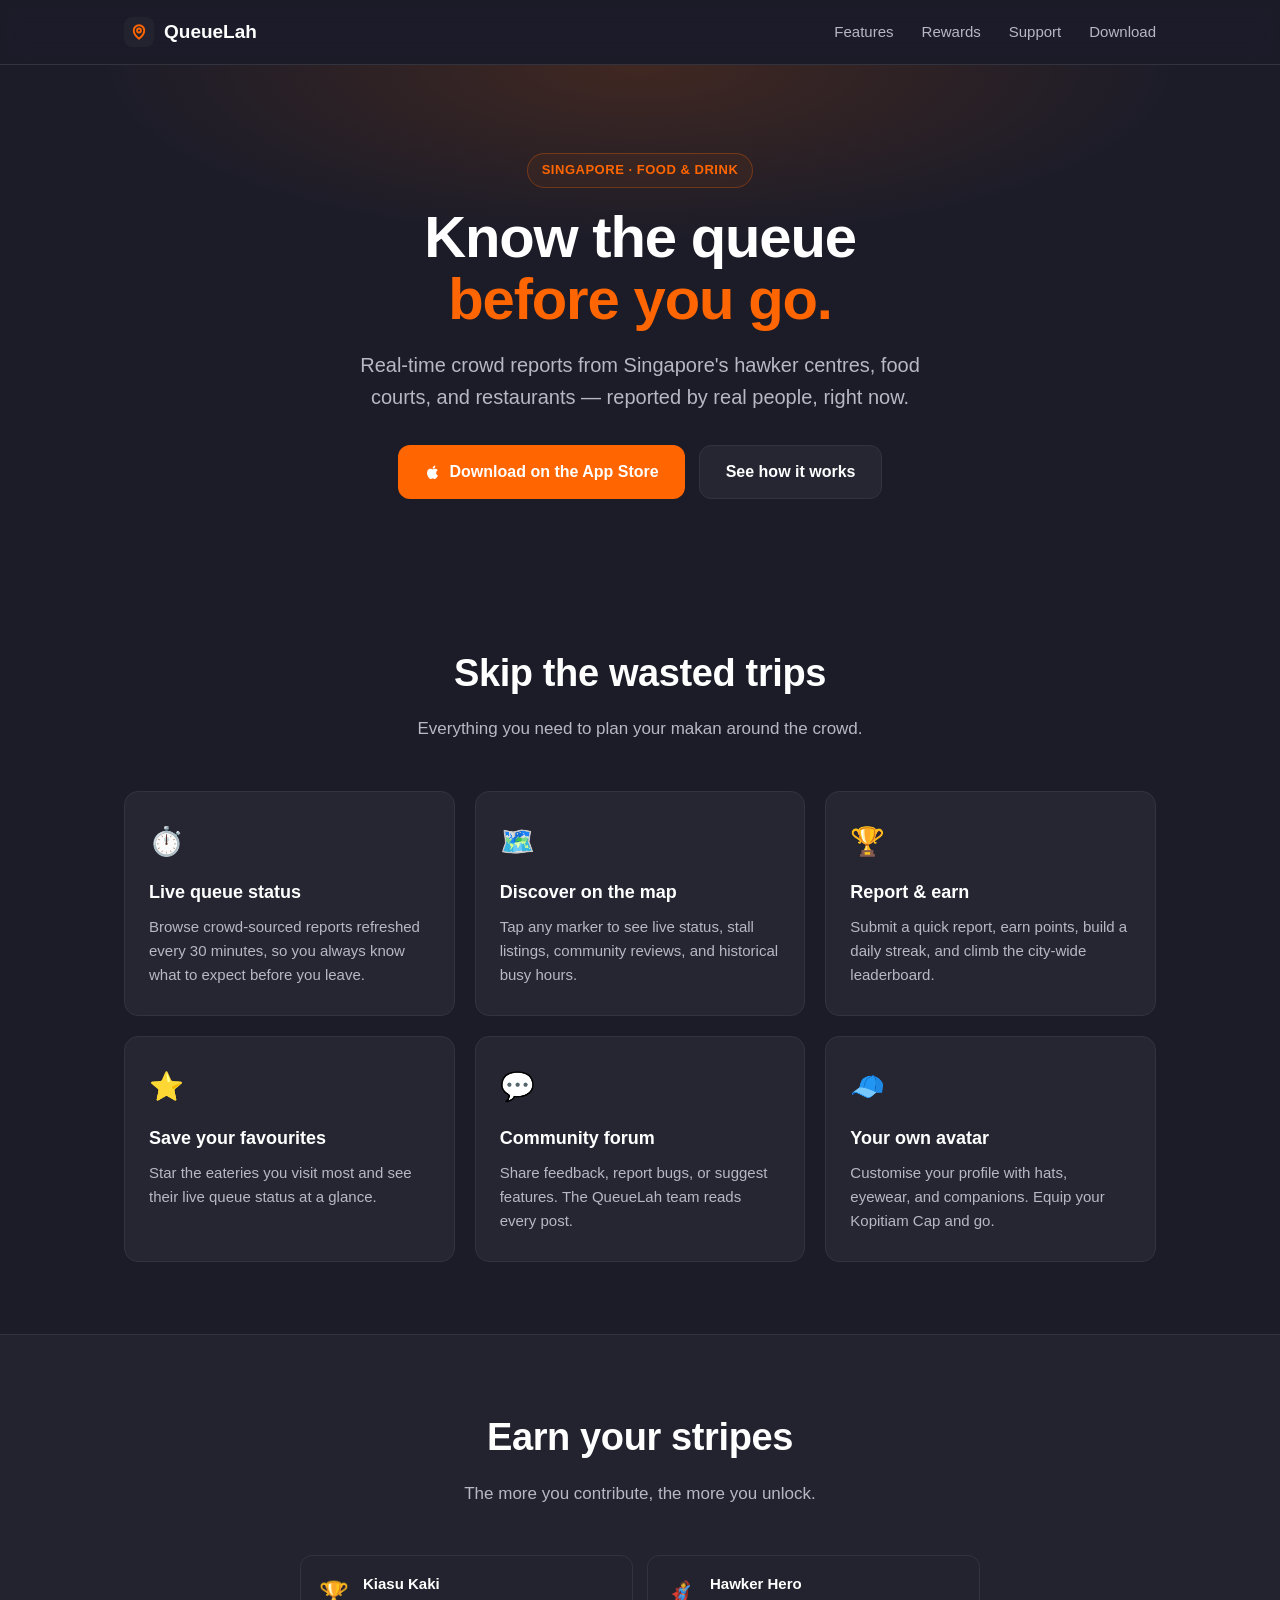
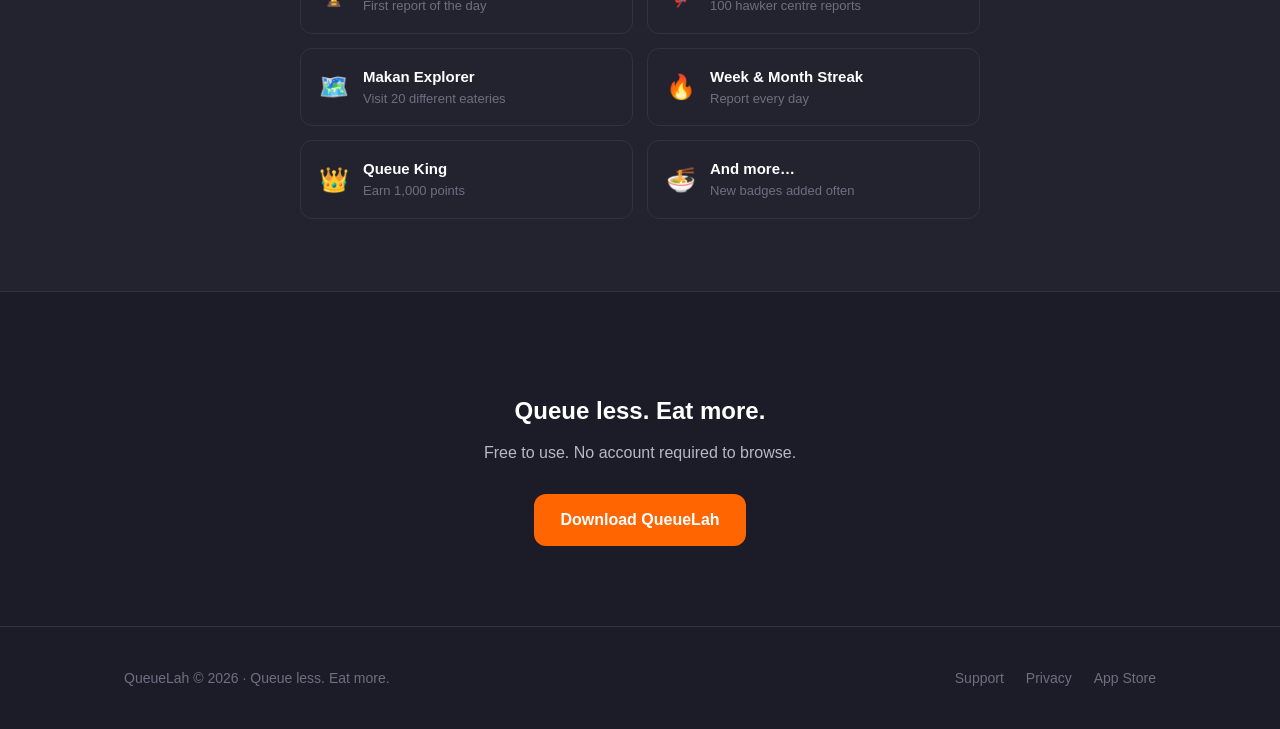
==== index.html @ 3cbc5ceb "Launch full QueueLah website" ====
<!DOCTYPE html>
<html lang="en">
<head>
  <meta charset="UTF-8" />
  <meta name="viewport" content="width=device-width, initial-scale=1.0" />
  <title>QueueLah — Know the queue before you go</title>
  <meta name="description" content="Real-time crowd reports from Singapore's hawker centres, food courts, and restaurants. Check live queue lengths before you leave — powered by the community." />
  <meta property="og:title" content="QueueLah — Know the queue before you go" />
  <meta property="og:description" content="Real-time queue reports for Singapore's hawker centres. Queue less. Eat more." />
  <meta property="og:type" content="website" />
  <link rel="stylesheet" href="styles.css" />
</head>
<body>

  <nav class="nav">
    <div class="wrap nav-inner">
      <a class="brand" href="/">
        <span class="brand-mark">
          <svg width="18" height="18" viewBox="0 0 24 24" fill="none" stroke="#FF6500" stroke-width="2.5" stroke-linecap="round" stroke-linejoin="round">
            <path d="M12 21s-7-5.4-7-11a7 7 0 0 1 14 0c0 5.6-7 11-7 11z"/><circle cx="12" cy="10" r="2.6"/>
          </svg>
        </span>
        QueueLah
      </a>
      <div class="nav-links">
        <a href="#features">Features</a>
        <a href="#badges">Rewards</a>
        <a href="support.html">Support</a>
        <a href="https://apps.apple.com/sg/app/id6775145002">Download</a>
      </div>
    </div>
  </nav>

  <header class="hero">
    <div class="wrap">
      <span class="eyebrow reveal">Singapore · Food &amp; Drink</span>
      <h1 class="reveal">Know the queue<br/><span class="accent">before you go.</span></h1>
      <p class="lede reveal">Real-time crowd reports from Singapore's hawker centres, food courts, and restaurants — reported by real people, right now.</p>
      <div class="hero-cta reveal">
        <a class="btn btn-primary" href="https://apps.apple.com/sg/app/id6775145002">
          <svg width="18" height="18" viewBox="0 0 24 24" fill="currentColor"><path d="M16.4 12.9c0-2.3 1.9-3.4 2-3.5-1.1-1.6-2.8-1.8-3.4-1.8-1.4-.1-2.8.9-3.5.9s-1.8-.8-3-.8c-1.5 0-2.9.9-3.7 2.3-1.6 2.7-.4 6.8 1.1 9 .7 1.1 1.6 2.3 2.8 2.2 1.1 0 1.5-.7 2.9-.7s1.7.7 2.9.7 2-1.1 2.7-2.1c.9-1.2 1.2-2.4 1.2-2.5 0 0-2.3-.9-2.3-3.6zM14.2 6.2c.6-.8 1-1.8.9-2.9-.9 0-2 .6-2.6 1.4-.6.7-1.1 1.7-.9 2.7 1 .1 2-.5 2.6-1.2z"/></svg>
          Download on the App Store
        </a>
        <a class="btn btn-ghost" href="#features">See how it works</a>
      </div>
    </div>
  </header>

  <section class="section" id="features">
    <div class="wrap">
      <h2>Skip the wasted trips</h2>
      <p class="sub">Everything you need to plan your makan around the crowd.</p>
      <div class="grid">
        <div class="card reveal">
          <div class="ico">⏱️</div>
          <h3>Live queue status</h3>
          <p>Browse crowd-sourced reports refreshed every 30 minutes, so you always know what to expect before you leave.</p>
        </div>
        <div class="card reveal">
          <div class="ico">🗺️</div>
          <h3>Discover on the map</h3>
          <p>Tap any marker to see live status, stall listings, community reviews, and historical busy hours.</p>
        </div>
        <div class="card reveal">
          <div class="ico">🏆</div>
          <h3>Report &amp; earn</h3>
          <p>Submit a quick report, earn points, build a daily streak, and climb the city-wide leaderboard.</p>
        </div>
        <div class="card reveal">
          <div class="ico">⭐</div>
          <h3>Save your favourites</h3>
          <p>Star the eateries you visit most and see their live queue status at a glance.</p>
        </div>
        <div class="card reveal">
          <div class="ico">💬</div>
          <h3>Community forum</h3>
          <p>Share feedback, report bugs, or suggest features. The QueueLah team reads every post.</p>
        </div>
        <div class="card reveal">
          <div class="ico">🧢</div>
          <h3>Your own avatar</h3>
          <p>Customise your profile with hats, eyewear, and companions. Equip your Kopitiam Cap and go.</p>
        </div>
      </div>
    </div>
  </section>

  <section class="section" id="badges" style="background:var(--bg-soft);border-top:1px solid var(--border);border-bottom:1px solid var(--border);">
    <div class="wrap">
      <h2>Earn your stripes</h2>
      <p class="sub">The more you contribute, the more you unlock.</p>
      <div class="badges">
        <div class="badge-row reveal"><span class="b-ico">🏆</span><div><div class="b-name">Kiasu Kaki</div><div class="b-desc">First report of the day</div></div></div>
        <div class="badge-row reveal"><span class="b-ico">🦸</span><div><div class="b-name">Hawker Hero</div><div class="b-desc">100 hawker centre reports</div></div></div>
        <div class="badge-row reveal"><span class="b-ico">🗺️</span><div><div class="b-name">Makan Explorer</div><div class="b-desc">Visit 20 different eateries</div></div></div>
        <div class="badge-row reveal"><span class="b-ico">🔥</span><div><div class="b-name">Week &amp; Month Streak</div><div class="b-desc">Report every day</div></div></div>
        <div class="badge-row reveal"><span class="b-ico">👑</span><div><div class="b-name">Queue King</div><div class="b-desc">Earn 1,000 points</div></div></div>
        <div class="badge-row reveal"><span class="b-ico">🍜</span><div><div class="b-name">And more…</div><div class="b-desc">New badges added often</div></div></div>
      </div>
    </div>
  </section>

  <section class="cta-band">
    <div class="wrap">
      <h2>Queue less. Eat more.</h2>
      <p>Free to use. No account required to browse.</p>
      <a class="btn btn-primary" href="https://apps.apple.com/sg/app/id6775145002">Download QueueLah</a>
    </div>
  </section>

  <footer class="footer">
    <div class="wrap footer-inner">
      <div>QueueLah © 2026 · Queue less. Eat more.</div>
      <div class="footer-links">
        <a href="support.html">Support</a>
        <a href="privacy-policy.html">Privacy</a>
        <a href="https://apps.apple.com/sg/app/id6775145002">App Store</a>
      </div>
    </div>
  </footer>

  <script>
    // Staggered reveal on scroll — IntersectionObserver, once only.
    // Falls back to visible if unsupported or reduced-motion.
    const reduce = window.matchMedia('(prefers-reduced-motion: reduce)').matches;
    const els = document.querySelectorAll('.reveal');
    if (reduce || !('IntersectionObserver' in window)) {
      els.forEach(e => e.classList.add('in'));
    } else {
      const io = new IntersectionObserver((entries) => {
        entries.forEach(entry => {
          if (entry.isIntersecting) { entry.target.classList.add('in'); io.unobserve(entry.target); }
        });
      }, { threshold: 0.12, rootMargin: '-40px' });
      els.forEach(e => io.observe(e));
    }
  </script>

</body>
</html>
---- styles.css ----
/* ──────────────────────────────────────────────────────────────
   QueueLah — Design System
   Dark identity (#1C1C28) + orange accent (#FF6500)
   Motion principles: custom ease-out curves, transform/opacity only,
   press feedback, staggered reveals, reduced-motion aware.
   ────────────────────────────────────────────────────────────── */

:root {
  /* Palette */
  --bg:        #1C1C28;
  --bg-soft:   #23232F;
  --bg-card:   #262633;
  --border:    #33333F;
  --accent:    #FF6500;
  --accent-dim:#FF7E2E;
  --text:      #FFFFFF;
  --text-soft: #B8B8C4;
  --text-mute: #6E6E80;
  --text-faint:#4A4A5A;

  /* Motion — strong custom curves (CSS defaults are too weak) */
  --ease-out:    cubic-bezier(0.23, 1, 0.32, 1);
  --ease-in-out: cubic-bezier(0.77, 0, 0.175, 1);

  --radius: 14px;
  --maxw: 1080px;
  --font: -apple-system, BlinkMacSystemFont, 'Segoe UI', Roboto, Helvetica, Arial, sans-serif;
}

* { box-sizing: border-box; }

html { scroll-behavior: smooth; }

body {
  margin: 0;
  font-family: var(--font);
  background: var(--bg);
  color: var(--text);
  line-height: 1.6;
  -webkit-font-smoothing: antialiased;
  text-rendering: optimizeLegibility;
}

a { color: var(--accent); text-decoration: none; }
a:hover { color: var(--accent-dim); }

.wrap { max-width: var(--maxw); margin: 0 auto; padding: 0 24px; }

/* ── Navigation ─────────────────────────────────────────────── */
.nav {
  position: sticky;
  top: 0;
  z-index: 50;
  background: rgba(28, 28, 40, 0.78);
  backdrop-filter: saturate(160%) blur(12px);
  border-bottom: 1px solid var(--border);
}
.nav-inner {
  display: flex;
  align-items: center;
  justify-content: space-between;
  height: 64px;
}
.brand { display: flex; align-items: center; gap: 10px; font-weight: 700; font-size: 19px; color: var(--text); }
.brand-mark {
  width: 30px; height: 30px; border-radius: 8px;
  background: var(--bg-soft);
  display: grid; place-items: center;
}
.nav-links { display: flex; gap: 28px; align-items: center; }
.nav-links a { color: var(--text-soft); font-size: 15px; transition: color 160ms var(--ease-out); }
.nav-links a:hover { color: var(--text); }

/* ── Buttons ────────────────────────────────────────────────── */
.btn {
  display: inline-flex; align-items: center; gap: 8px;
  font-family: var(--font); font-size: 16px; font-weight: 600;
  padding: 13px 26px; border-radius: 12px; border: none; cursor: pointer;
  transition: transform 160ms var(--ease-out), background 160ms var(--ease-out);
}
.btn:active { transform: scale(0.97); }
.btn-primary { background: var(--accent); color: #fff; }
.btn-primary:hover { background: var(--accent-dim); color: #fff; }
.btn-ghost { background: var(--bg-card); color: var(--text); border: 1px solid var(--border); }
.btn-ghost:hover { background: var(--bg-soft); color: var(--text); }

/* ── Hero ───────────────────────────────────────────────────── */
.hero { padding: 88px 0 72px; text-align: center; position: relative; overflow: hidden; }
.hero::before {
  content: ""; position: absolute; inset: 0;
  background: radial-gradient(ellipse 60% 50% at 50% 0%, rgba(255,101,0,0.16), transparent 70%);
  pointer-events: none;
}
.eyebrow {
  display: inline-block; font-size: 13px; font-weight: 600; letter-spacing: 0.04em;
  text-transform: uppercase; color: var(--accent); margin-bottom: 18px;
  padding: 6px 14px; border: 1px solid rgba(255,101,0,0.3); border-radius: 999px;
  background: rgba(255,101,0,0.06);
}
.hero h1 { font-size: clamp(34px, 6vw, 58px); line-height: 1.08; margin: 0 0 18px; font-weight: 800; letter-spacing: -0.02em; }
.hero h1 .accent { color: var(--accent); }
.hero p.lede { font-size: clamp(17px, 2.5vw, 20px); color: var(--text-soft); max-width: 560px; margin: 0 auto 32px; }
.hero-cta { display: flex; gap: 14px; justify-content: center; flex-wrap: wrap; }

/* ── Sections ───────────────────────────────────────────────── */
.section { padding: 72px 0; }
.section h2 { font-size: clamp(26px, 4vw, 38px); text-align: center; margin: 0 0 12px; font-weight: 800; letter-spacing: -0.01em; }
.section .sub { text-align: center; color: var(--text-soft); max-width: 520px; margin: 0 auto 48px; font-size: 17px; }

/* Feature grid */
.grid { display: grid; grid-template-columns: repeat(3, 1fr); gap: 20px; }
.card {
  background: var(--bg-card); border: 1px solid var(--border); border-radius: var(--radius);
  padding: 28px 24px;
  transition: transform 220ms var(--ease-out), border-color 220ms var(--ease-out);
}
.card:hover { transform: translateY(-3px); border-color: rgba(255,101,0,0.35); }
.card .ico { font-size: 28px; margin-bottom: 14px; }
.card h3 { margin: 0 0 8px; font-size: 18px; font-weight: 700; }
.card p { margin: 0; color: var(--text-soft); font-size: 15px; }

/* Badge list */
.badges { display: grid; grid-template-columns: repeat(2, 1fr); gap: 14px; max-width: 680px; margin: 0 auto; }
.badge-row {
  display: flex; align-items: center; gap: 14px;
  background: var(--bg-soft); border: 1px solid var(--border);
  border-radius: 12px; padding: 16px 18px;
}
.badge-row .b-ico { font-size: 24px; }
.badge-row .b-name { font-weight: 700; font-size: 15px; }
.badge-row .b-desc { color: var(--text-mute); font-size: 13px; }

/* CTA band */
.cta-band { text-align: center; padding: 80px 0; }
.cta-band h2 { margin-bottom: 10px; }
.cta-band p { color: var(--text-soft); margin: 0 0 28px; }

/* ── Footer ─────────────────────────────────────────────────── */
.footer { border-top: 1px solid var(--border); padding: 40px 0; color: var(--text-mute); font-size: 14px; }
.footer-inner { display: flex; justify-content: space-between; align-items: center; flex-wrap: wrap; gap: 16px; }
.footer-links { display: flex; gap: 22px; }
.footer-links a { color: var(--text-mute); transition: color 160ms var(--ease-out); }
.footer-links a:hover { color: var(--text); }

/* ── Reveal on enter (staggered) ────────────────────────────── */
.reveal { opacity: 0; transform: translateY(16px); transition: opacity 600ms var(--ease-out), transform 600ms var(--ease-out); }
.reveal.in { opacity: 1; transform: translateY(0); }
.reveal:nth-child(2) { transition-delay: 60ms; }
.reveal:nth-child(3) { transition-delay: 120ms; }
.reveal:nth-child(4) { transition-delay: 180ms; }
.reveal:nth-child(5) { transition-delay: 240ms; }
.reveal:nth-child(6) { transition-delay: 300ms; }

/* ── Article (support / privacy) ────────────────────────────── */
.article { max-width: 760px; margin: 0 auto; padding: 64px 24px; }
.article h1 { font-size: 34px; margin: 0 0 6px; }
.article .updated { color: var(--text-mute); font-size: 14px; margin-bottom: 36px; }
.article h2 { font-size: 20px; margin: 36px 0 10px; }
.article p, .article li { color: var(--text-soft); font-size: 15.5px; }
.article hr { border: none; border-top: 1px solid var(--border); margin: 36px 0; }
.contact-box { background: var(--bg-soft); border: 1px solid var(--border); border-radius: 12px; padding: 22px 24px; margin-top: 24px; }

/* ── Responsive ─────────────────────────────────────────────── */
@media (max-width: 860px) {
  .grid { grid-template-columns: 1fr 1fr; }
  .nav-links { display: none; }
}
@media (max-width: 560px) {
  .grid, .badges { grid-template-columns: 1fr; }
}

/* ── Touch: only show hover transforms on real pointers ─────── */
@media (hover: none) {
  .card:hover { transform: none; }
}

/* ── Respect reduced motion: keep fades, drop movement ──────── */
@media (prefers-reduced-motion: reduce) {
  html { scroll-behavior: auto; }
  .reveal { transform: none; transition: opacity 300ms ease; }
  .card:hover, .btn:active { transform: none; }
  * { transition-duration: 0.01ms !important; animation-duration: 0.01ms !important; }
}
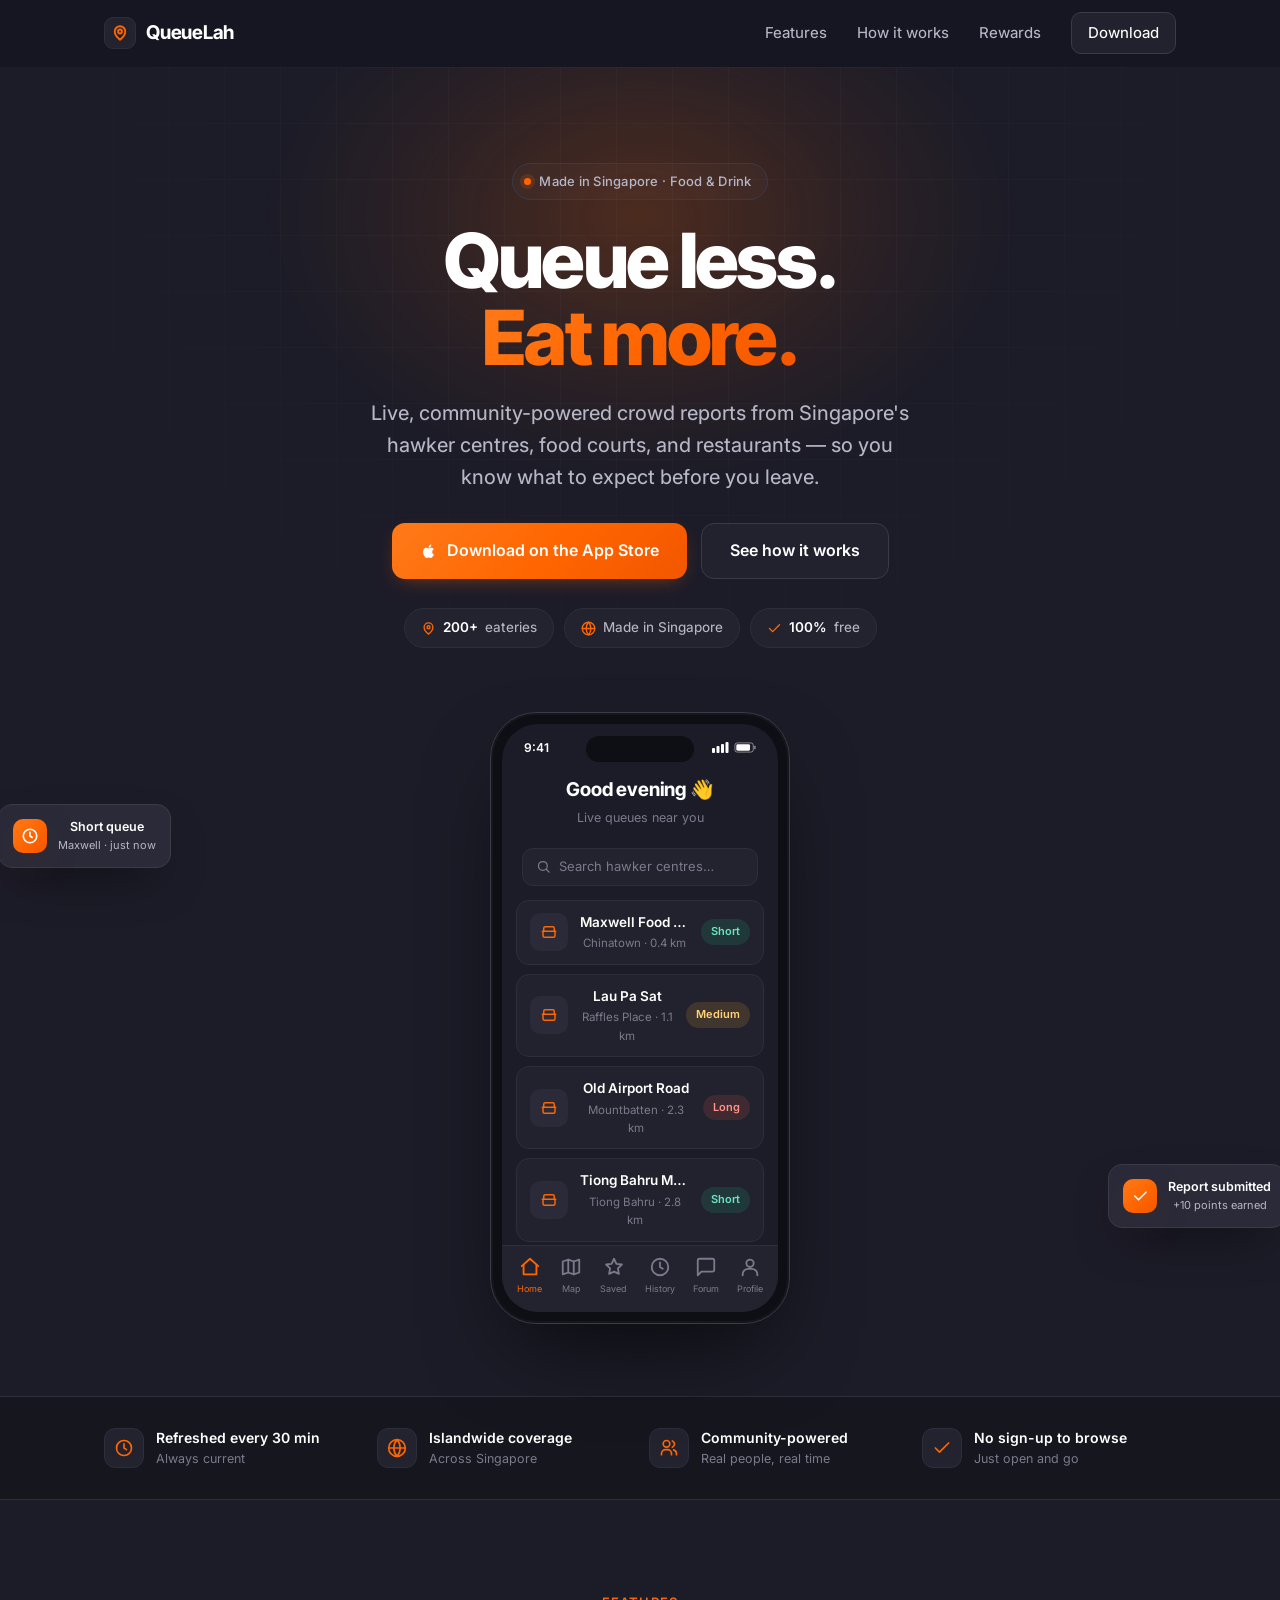
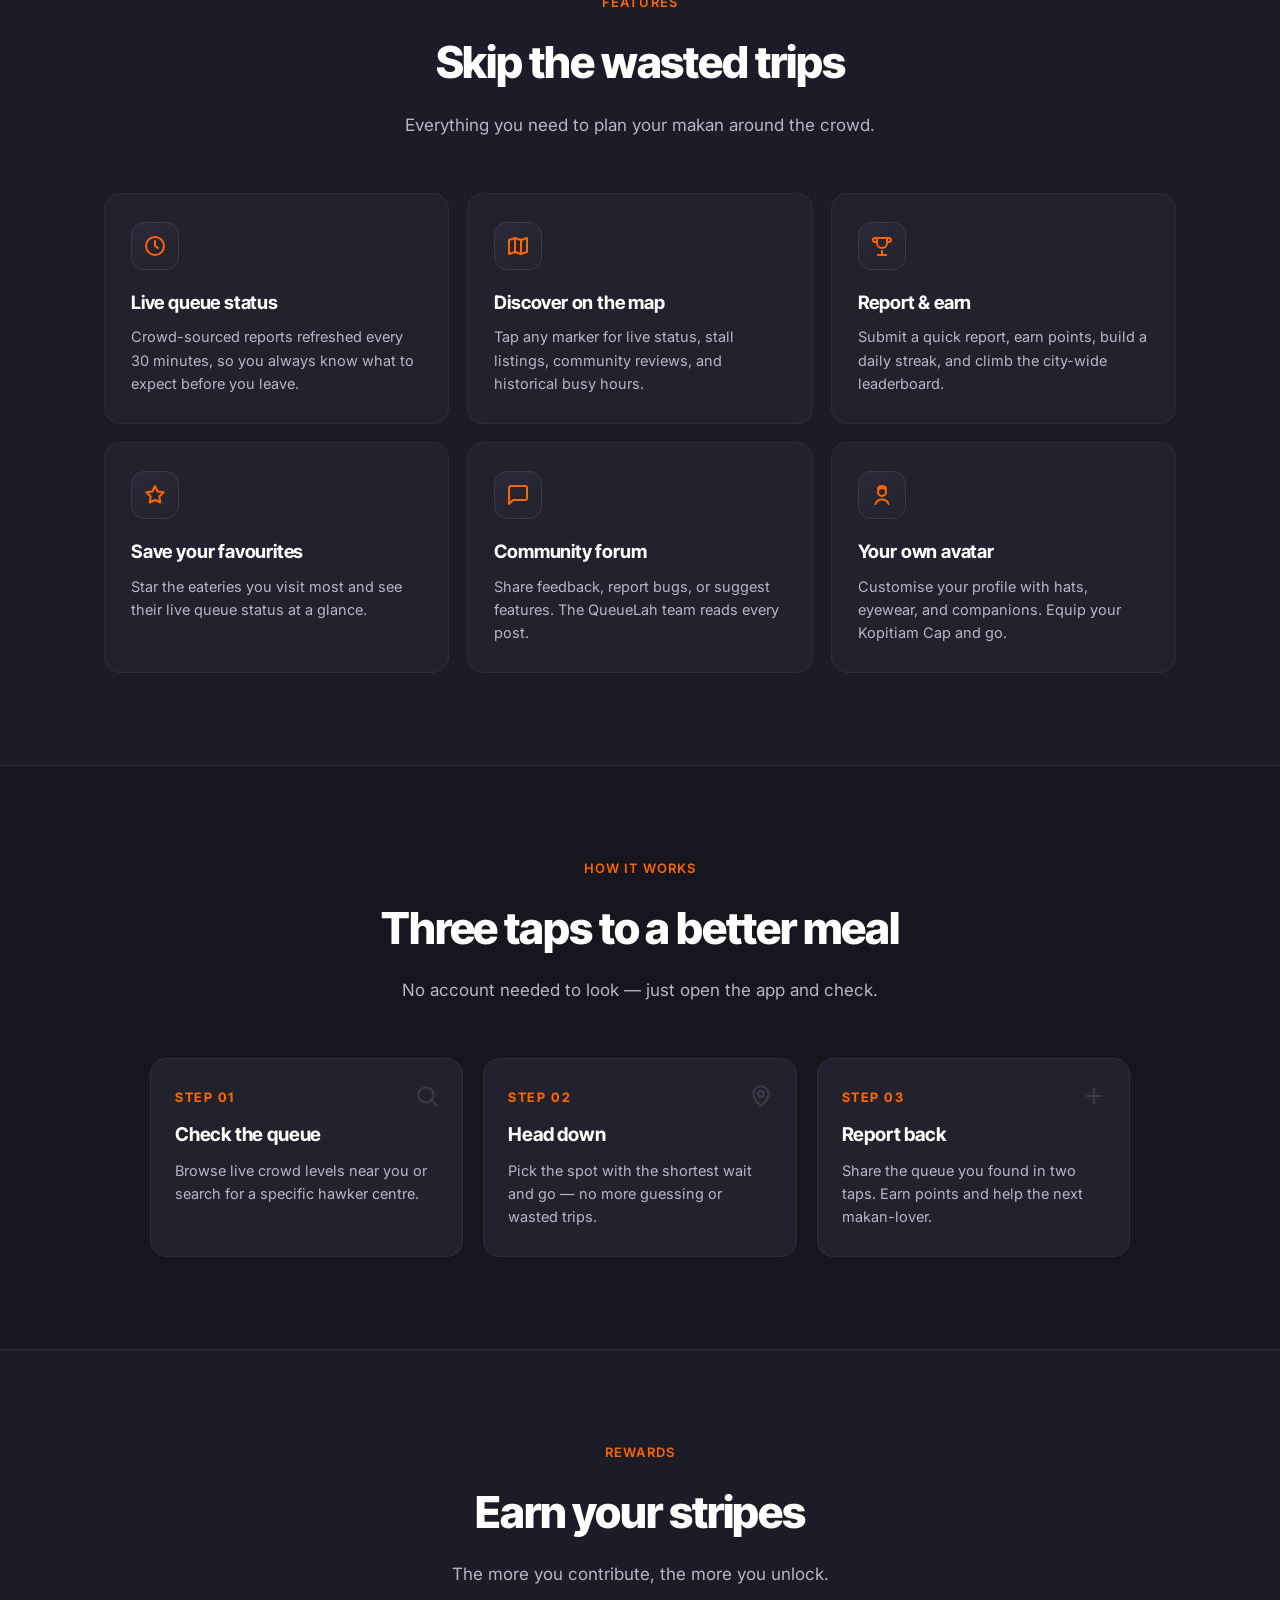
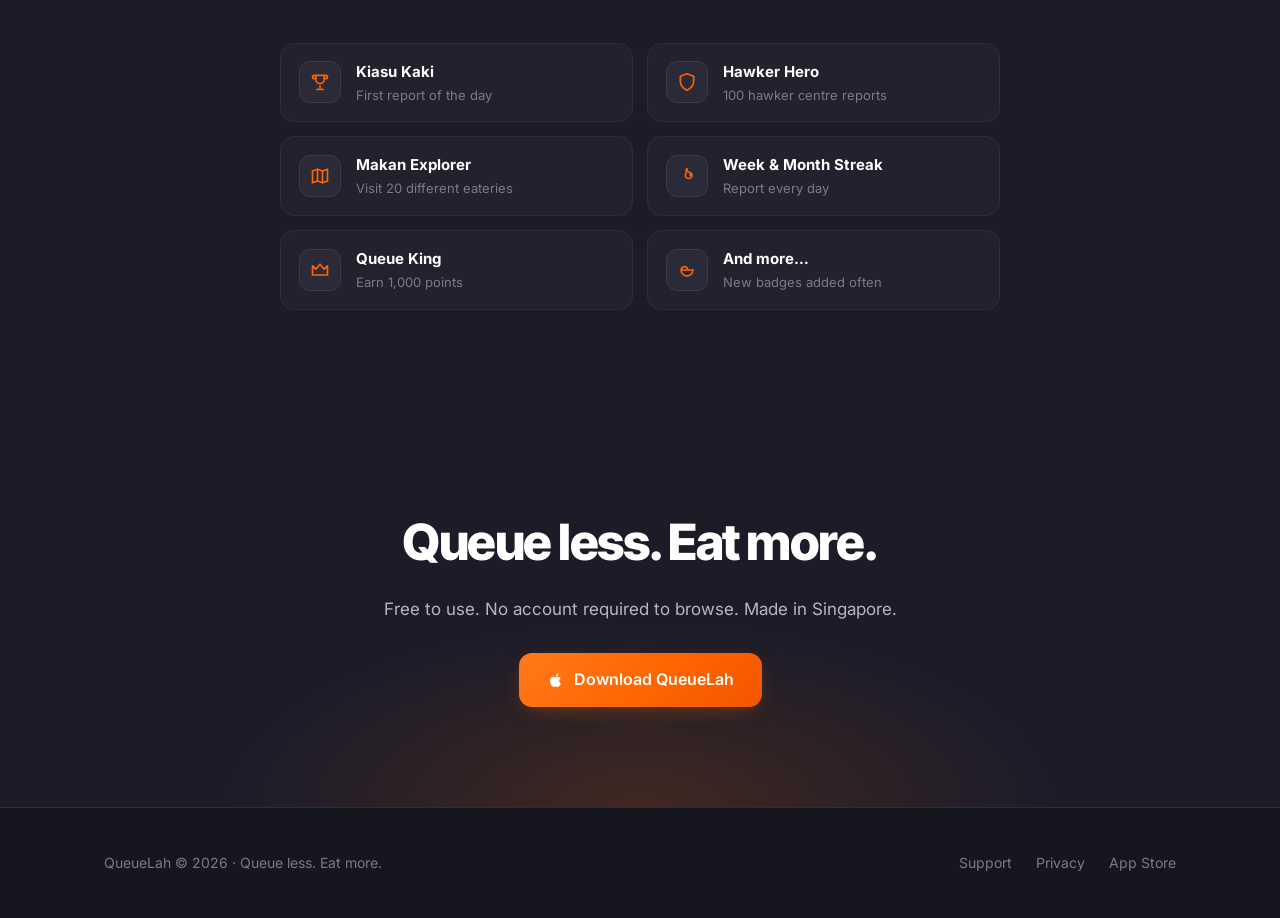
==== commit 14ae451d: "Redesign landing page — v2 Bold Energy" ====
--- a/index.html
+++ b/index.html
@@ -3,16 +3,21 @@
 <head>
   <meta charset="UTF-8" />
   <meta name="viewport" content="width=device-width, initial-scale=1.0" />
-  <title>QueueLah — Know the queue before you go</title>
-  <meta name="description" content="Real-time crowd reports from Singapore's hawker centres, food courts, and restaurants. Check live queue lengths before you leave — powered by the community." />
-  <meta property="og:title" content="QueueLah — Know the queue before you go" />
-  <meta property="og:description" content="Real-time queue reports for Singapore's hawker centres. Queue less. Eat more." />
+  <title>QueueLah — Queue less. Eat more.</title>
+  <meta name="description" content="Live, community-powered queue reports for Singapore's hawker centres, food courts, and restaurants. Check the crowd before you leave — free, made in Singapore." />
+  <meta name="theme-color" content="#1C1C28" />
+  <meta property="og:title" content="QueueLah — Queue less. Eat more." />
+  <meta property="og:description" content="Live queue reports for Singapore's hawker centres. Made in Singapore. Free." />
   <meta property="og:type" content="website" />
+  <meta property="og:url" content="https://queuelah.net" />
+  <link rel="icon" href="favicon.png" />
+  <link rel="preconnect" href="https://fonts.googleapis.com" />
+  <link rel="preconnect" href="https://fonts.gstatic.com" crossorigin />
   <link rel="stylesheet" href="styles.css" />
 </head>
 <body>
 
-  <nav class="nav">
+  <nav class="nav" id="nav">
     <div class="wrap nav-inner">
       <a class="brand" href="/">
         <span class="brand-mark">
@@ -24,60 +29,151 @@
       </a>
       <div class="nav-links">
         <a href="#features">Features</a>
-        <a href="#badges">Rewards</a>
-        <a href="support.html">Support</a>
-        <a href="https://apps.apple.com/sg/app/id6775145002">Download</a>
+        <a href="#how">How it works</a>
+        <a href="#rewards">Rewards</a>
+        <a class="nav-cta" href="https://apps.apple.com/sg/app/id6775145002">Download</a>
       </div>
     </div>
   </nav>
 
   <header class="hero">
-    <div class="wrap">
-      <span class="eyebrow reveal">Singapore · Food &amp; Drink</span>
-      <h1 class="reveal">Know the queue<br/><span class="accent">before you go.</span></h1>
-      <p class="lede reveal">Real-time crowd reports from Singapore's hawker centres, food courts, and restaurants — reported by real people, right now.</p>
+    <div class="hero-glow"></div>
+    <div class="hero-grid-bg"></div>
+    <div class="wrap">
+      <span class="eyebrow reveal"><span class="dot"></span> Made in Singapore · Food &amp; Drink</span>
+      <h1 class="reveal">Queue less.<br/><span class="accent">Eat more.</span></h1>
+      <p class="lede reveal">Live, community-powered crowd reports from Singapore's hawker centres, food courts, and restaurants — so you know what to expect before you leave.</p>
       <div class="hero-cta reveal">
         <a class="btn btn-primary" href="https://apps.apple.com/sg/app/id6775145002">
           <svg width="18" height="18" viewBox="0 0 24 24" fill="currentColor"><path d="M16.4 12.9c0-2.3 1.9-3.4 2-3.5-1.1-1.6-2.8-1.8-3.4-1.8-1.4-.1-2.8.9-3.5.9s-1.8-.8-3-.8c-1.5 0-2.9.9-3.7 2.3-1.6 2.7-.4 6.8 1.1 9 .7 1.1 1.6 2.3 2.8 2.2 1.1 0 1.5-.7 2.9-.7s1.7.7 2.9.7 2-1.1 2.7-2.1c.9-1.2 1.2-2.4 1.2-2.5 0 0-2.3-.9-2.3-3.6zM14.2 6.2c.6-.8 1-1.8.9-2.9-.9 0-2 .6-2.6 1.4-.6.7-1.1 1.7-.9 2.7 1 .1 2-.5 2.6-1.2z"/></svg>
           Download on the App Store
         </a>
-        <a class="btn btn-ghost" href="#features">See how it works</a>
+        <a class="btn btn-ghost" href="#how">See how it works</a>
+      </div>
+      <div class="chips reveal">
+        <span class="chip"><span class="c-ic"><svg width="15" height="15" viewBox="0 0 24 24" fill="none" stroke="currentColor" stroke-width="2.2" stroke-linecap="round" stroke-linejoin="round"><path d="M12 21s-7-5.4-7-11a7 7 0 0 1 14 0c0 5.6-7 11-7 11z"/><circle cx="12" cy="10" r="2.4"/></svg></span><b>200+</b> eateries</span>
+        <span class="chip"><span class="c-ic"><svg width="15" height="15" viewBox="0 0 24 24" fill="none" stroke="currentColor" stroke-width="2.2" stroke-linecap="round" stroke-linejoin="round"><path d="M12 2a10 10 0 1 0 0 20 10 10 0 0 0 0-20z"/><path d="M2 12h20"/><path d="M12 2a15 15 0 0 1 0 20 15 15 0 0 1 0-20z"/></svg></span>Made in Singapore</span>
+        <span class="chip"><span class="c-ic"><svg width="15" height="15" viewBox="0 0 24 24" fill="none" stroke="currentColor" stroke-width="2.2" stroke-linecap="round" stroke-linejoin="round"><path d="M20 6 9 17l-5-5"/></svg></span><b>100%</b> free</span>
+      </div>
+    </div>
+
+    <div class="showcase reveal">
+      <div class="float-card fc-a">
+        <span class="fc-ic"><svg width="18" height="18" viewBox="0 0 24 24" fill="none" stroke="currentColor" stroke-width="2.2" stroke-linecap="round" stroke-linejoin="round"><circle cx="12" cy="12" r="9"/><path d="M12 7v5l3 2"/></svg></span>
+        <div><div class="fc-t">Short queue</div><div class="fc-s">Maxwell · just now</div></div>
+      </div>
+      <div class="float-card fc-b">
+        <span class="fc-ic"><svg width="18" height="18" viewBox="0 0 24 24" fill="none" stroke="currentColor" stroke-width="2.2" stroke-linecap="round" stroke-linejoin="round"><path d="m5 12 5 5L20 7"/></svg></span>
+        <div><div class="fc-t">Report submitted</div><div class="fc-s">+10 points earned</div></div>
+      </div>
+
+      <div class="phone float">
+        <div class="phone-screen">
+          <div class="phone-notch"></div>
+          <div class="sb">
+            <span>9:41</span>
+            <span class="sb-dots">
+              <svg width="17" height="11" viewBox="0 0 17 11" fill="#fff"><rect x="0" y="6" width="3" height="5" rx="1"/><rect x="4.5" y="4" width="3" height="7" rx="1"/><rect x="9" y="2" width="3" height="9" rx="1"/><rect x="13.5" y="0" width="3" height="11" rx="1"/></svg>
+              <svg width="22" height="11" viewBox="0 0 24 12" fill="none"><rect x="1" y="1" width="20" height="10" rx="2.5" stroke="#fff" opacity="0.5"/><rect x="2.5" y="2.5" width="15" height="7" rx="1.5" fill="#fff"/><rect x="22" y="4" width="1.5" height="4" rx="0.75" fill="#fff" opacity="0.5"/></svg>
+            </span>
+          </div>
+          <div class="app-head">
+            <div class="app-greet">Good evening 👋</div>
+            <div class="app-sub">Live queues near you</div>
+          </div>
+          <div class="app-search">
+            <svg width="15" height="15" viewBox="0 0 24 24" fill="none" stroke="currentColor" stroke-width="2" stroke-linecap="round"><circle cx="11" cy="11" r="7"/><path d="m21 21-4.3-4.3"/></svg>
+            Search hawker centres…
+          </div>
+          <div class="app-list">
+            <div class="row">
+              <span class="row-thumb"><svg width="18" height="18" viewBox="0 0 24 24" fill="none" stroke="currentColor" stroke-width="2" stroke-linecap="round" stroke-linejoin="round"><path d="M3 11h18M5 11V7a2 2 0 0 1 2-2h10a2 2 0 0 1 2 2v4M4 11v6a2 2 0 0 0 2 2h12a2 2 0 0 0 2-2v-6"/></svg></span>
+              <div class="row-main"><div class="row-name">Maxwell Food Centre</div><div class="row-loc">Chinatown · 0.4 km</div></div>
+              <span class="pill short">Short</span>
+            </div>
+            <div class="row">
+              <span class="row-thumb"><svg width="18" height="18" viewBox="0 0 24 24" fill="none" stroke="currentColor" stroke-width="2" stroke-linecap="round" stroke-linejoin="round"><path d="M3 11h18M5 11V7a2 2 0 0 1 2-2h10a2 2 0 0 1 2 2v4M4 11v6a2 2 0 0 0 2 2h12a2 2 0 0 0 2-2v-6"/></svg></span>
+              <div class="row-main"><div class="row-name">Lau Pa Sat</div><div class="row-loc">Raffles Place · 1.1 km</div></div>
+              <span class="pill medium">Medium</span>
+            </div>
+            <div class="row">
+              <span class="row-thumb"><svg width="18" height="18" viewBox="0 0 24 24" fill="none" stroke="currentColor" stroke-width="2" stroke-linecap="round" stroke-linejoin="round"><path d="M3 11h18M5 11V7a2 2 0 0 1 2-2h10a2 2 0 0 1 2 2v4M4 11v6a2 2 0 0 0 2 2h12a2 2 0 0 0 2-2v-6"/></svg></span>
+              <div class="row-main"><div class="row-name">Old Airport Road</div><div class="row-loc">Mountbatten · 2.3 km</div></div>
+              <span class="pill long">Long</span>
+            </div>
+            <div class="row">
+              <span class="row-thumb"><svg width="18" height="18" viewBox="0 0 24 24" fill="none" stroke="currentColor" stroke-width="2" stroke-linecap="round" stroke-linejoin="round"><path d="M3 11h18M5 11V7a2 2 0 0 1 2-2h10a2 2 0 0 1 2 2v4M4 11v6a2 2 0 0 0 2 2h12a2 2 0 0 0 2-2v-6"/></svg></span>
+              <div class="row-main"><div class="row-name">Tiong Bahru Market</div><div class="row-loc">Tiong Bahru · 2.8 km</div></div>
+              <span class="pill short">Short</span>
+            </div>
+          </div>
+          <div class="app-tabs">
+            <span class="tab on"><svg width="22" height="22" viewBox="0 0 24 24" fill="none" stroke="currentColor" stroke-width="2" stroke-linecap="round" stroke-linejoin="round"><path d="m3 11 9-8 9 8"/><path d="M5 10v10h14V10"/></svg>Home</span>
+            <span class="tab"><svg width="22" height="22" viewBox="0 0 24 24" fill="none" stroke="currentColor" stroke-width="2" stroke-linecap="round" stroke-linejoin="round"><path d="m3 6 6-2 6 2 6-2v14l-6 2-6-2-6 2z"/><path d="M9 4v14M15 6v14"/></svg>Map</span>
+            <span class="tab"><svg width="22" height="22" viewBox="0 0 24 24" fill="none" stroke="currentColor" stroke-width="2" stroke-linecap="round" stroke-linejoin="round"><path d="m12 3 2.6 5.5 6 .8-4.3 4.2 1 6L12 17l-5.3 2.5 1-6L3.4 9.3l6-.8z"/></svg>Saved</span>
+            <span class="tab"><svg width="22" height="22" viewBox="0 0 24 24" fill="none" stroke="currentColor" stroke-width="2" stroke-linecap="round" stroke-linejoin="round"><circle cx="12" cy="12" r="9"/><path d="M12 7v5l3 2"/></svg>History</span>
+            <span class="tab"><svg width="22" height="22" viewBox="0 0 24 24" fill="none" stroke="currentColor" stroke-width="2" stroke-linecap="round" stroke-linejoin="round"><path d="M21 15a2 2 0 0 1-2 2H7l-4 4V5a2 2 0 0 1 2-2h14a2 2 0 0 1 2 2z"/></svg>Forum</span>
+            <span class="tab"><svg width="22" height="22" viewBox="0 0 24 24" fill="none" stroke="currentColor" stroke-width="2" stroke-linecap="round" stroke-linejoin="round"><circle cx="12" cy="8" r="4"/><path d="M4 21v-1a6 6 0 0 1 6-6h4a6 6 0 0 1 6 6v1"/></svg>Profile</span>
+          </div>
+        </div>
       </div>
     </div>
   </header>
 
+  <section class="valstrip">
+    <div class="wrap">
+      <div class="val reveal">
+        <span class="v-ic"><svg width="20" height="20" viewBox="0 0 24 24" fill="none" stroke="currentColor" stroke-width="2" stroke-linecap="round" stroke-linejoin="round"><circle cx="12" cy="12" r="9"/><path d="M12 7v5l3 2"/></svg></span>
+        <div><div class="v-t">Refreshed every 30 min</div><div class="v-s">Always current</div></div>
+      </div>
+      <div class="val reveal">
+        <span class="v-ic"><svg width="20" height="20" viewBox="0 0 24 24" fill="none" stroke="currentColor" stroke-width="2" stroke-linecap="round" stroke-linejoin="round"><path d="M12 2a10 10 0 1 0 0 20 10 10 0 0 0 0-20zM2 12h20"/><path d="M12 2a15 15 0 0 1 0 20 15 15 0 0 1 0-20z"/></svg></span>
+        <div><div class="v-t">Islandwide coverage</div><div class="v-s">Across Singapore</div></div>
+      </div>
+      <div class="val reveal">
+        <span class="v-ic"><svg width="20" height="20" viewBox="0 0 24 24" fill="none" stroke="currentColor" stroke-width="2" stroke-linecap="round" stroke-linejoin="round"><path d="M9 11a4 4 0 1 0 0-8 4 4 0 0 0 0 8z"/><path d="M3 20v-1a5 5 0 0 1 5-5h2a5 5 0 0 1 5 5v1M16 3.5a4 4 0 0 1 0 7.5M21 20v-1a5 5 0 0 0-3.5-4.8"/></svg></span>
+        <div><div class="v-t">Community-powered</div><div class="v-s">Real people, real time</div></div>
+      </div>
+      <div class="val reveal">
+        <span class="v-ic"><svg width="20" height="20" viewBox="0 0 24 24" fill="none" stroke="currentColor" stroke-width="2" stroke-linecap="round" stroke-linejoin="round"><path d="M20 6 9 17l-5-5"/></svg></span>
+        <div><div class="v-t">No sign-up to browse</div><div class="v-s">Just open and go</div></div>
+      </div>
+    </div>
+  </section>
+
   <section class="section" id="features">
     <div class="wrap">
+      <span class="section-tag">Features</span>
       <h2>Skip the wasted trips</h2>
       <p class="sub">Everything you need to plan your makan around the crowd.</p>
       <div class="grid">
         <div class="card reveal">
-          <div class="ico">⏱️</div>
+          <div class="ico"><svg width="24" height="24" viewBox="0 0 24 24" fill="none" stroke="currentColor" stroke-width="2" stroke-linecap="round" stroke-linejoin="round"><circle cx="12" cy="12" r="9"/><path d="M12 7v5l3 2"/></svg></div>
           <h3>Live queue status</h3>
-          <p>Browse crowd-sourced reports refreshed every 30 minutes, so you always know what to expect before you leave.</p>
-        </div>
-        <div class="card reveal">
-          <div class="ico">🗺️</div>
+          <p>Crowd-sourced reports refreshed every 30 minutes, so you always know what to expect before you leave.</p>
+        </div>
+        <div class="card reveal">
+          <div class="ico"><svg width="24" height="24" viewBox="0 0 24 24" fill="none" stroke="currentColor" stroke-width="2" stroke-linecap="round" stroke-linejoin="round"><path d="m3 6 6-2 6 2 6-2v14l-6 2-6-2-6 2z"/><path d="M9 4v14M15 6v14"/></svg></div>
           <h3>Discover on the map</h3>
-          <p>Tap any marker to see live status, stall listings, community reviews, and historical busy hours.</p>
-        </div>
-        <div class="card reveal">
-          <div class="ico">🏆</div>
+          <p>Tap any marker for live status, stall listings, community reviews, and historical busy hours.</p>
+        </div>
+        <div class="card reveal">
+          <div class="ico"><svg width="24" height="24" viewBox="0 0 24 24" fill="none" stroke="currentColor" stroke-width="2" stroke-linecap="round" stroke-linejoin="round"><path d="M8 21h8M12 17v4M7 4h10v5a5 5 0 0 1-10 0zM7 4H5a2 2 0 0 0 0 4h2M17 4h2a2 2 0 0 1 0 4h-2"/></svg></div>
           <h3>Report &amp; earn</h3>
           <p>Submit a quick report, earn points, build a daily streak, and climb the city-wide leaderboard.</p>
         </div>
         <div class="card reveal">
-          <div class="ico">⭐</div>
+          <div class="ico"><svg width="24" height="24" viewBox="0 0 24 24" fill="none" stroke="currentColor" stroke-width="2" stroke-linecap="round" stroke-linejoin="round"><path d="m12 3 2.6 5.5 6 .8-4.3 4.2 1 6L12 17l-5.3 2.5 1-6L3.4 9.3l6-.8z"/></svg></div>
           <h3>Save your favourites</h3>
           <p>Star the eateries you visit most and see their live queue status at a glance.</p>
         </div>
         <div class="card reveal">
-          <div class="ico">💬</div>
+          <div class="ico"><svg width="24" height="24" viewBox="0 0 24 24" fill="none" stroke="currentColor" stroke-width="2" stroke-linecap="round" stroke-linejoin="round"><path d="M21 15a2 2 0 0 1-2 2H7l-4 4V5a2 2 0 0 1 2-2h14a2 2 0 0 1 2 2z"/></svg></div>
           <h3>Community forum</h3>
           <p>Share feedback, report bugs, or suggest features. The QueueLah team reads every post.</p>
         </div>
         <div class="card reveal">
-          <div class="ico">🧢</div>
+          <div class="ico"><svg width="24" height="24" viewBox="0 0 24 24" fill="none" stroke="currentColor" stroke-width="2" stroke-linecap="round" stroke-linejoin="round"><circle cx="12" cy="9" r="4"/><path d="M5.5 21a7 7 0 0 1 13 0M8 6c0-2 1.8-3 4-3s4 1 4 3"/></svg></div>
           <h3>Your own avatar</h3>
           <p>Customise your profile with hats, eyewear, and companions. Equip your Kopitiam Cap and go.</p>
         </div>
@@ -85,17 +181,46 @@
     </div>
   </section>
 
-  <section class="section" id="badges" style="background:var(--bg-soft);border-top:1px solid var(--border);border-bottom:1px solid var(--border);">
-    <div class="wrap">
+  <section class="section" id="how" style="background:var(--bg);border-top:1px solid var(--border);border-bottom:1px solid var(--border);">
+    <div class="wrap">
+      <span class="section-tag">How it works</span>
+      <h2>Three taps to a better meal</h2>
+      <p class="sub">No account needed to look — just open the app and check.</p>
+      <div class="steps">
+        <div class="step reveal">
+          <span class="step-ic"><svg width="26" height="26" viewBox="0 0 24 24" fill="none" stroke="currentColor" stroke-width="2" stroke-linecap="round" stroke-linejoin="round"><circle cx="11" cy="11" r="7"/><path d="m21 21-4.3-4.3"/></svg></span>
+          <div class="step-n">STEP 01</div>
+          <h3>Check the queue</h3>
+          <p>Browse live crowd levels near you or search for a specific hawker centre.</p>
+        </div>
+        <div class="step reveal">
+          <span class="step-ic"><svg width="26" height="26" viewBox="0 0 24 24" fill="none" stroke="currentColor" stroke-width="2" stroke-linecap="round" stroke-linejoin="round"><path d="M12 21s-7-5.4-7-11a7 7 0 0 1 14 0c0 5.6-7 11-7 11z"/><circle cx="12" cy="10" r="2.6"/></svg></span>
+          <div class="step-n">STEP 02</div>
+          <h3>Head down</h3>
+          <p>Pick the spot with the shortest wait and go — no more guessing or wasted trips.</p>
+        </div>
+        <div class="step reveal">
+          <span class="step-ic"><svg width="26" height="26" viewBox="0 0 24 24" fill="none" stroke="currentColor" stroke-width="2" stroke-linecap="round" stroke-linejoin="round"><path d="M12 5v14M5 12h14"/></svg></span>
+          <div class="step-n">STEP 03</div>
+          <h3>Report back</h3>
+          <p>Share the queue you found in two taps. Earn points and help the next makan-lover.</p>
+        </div>
+      </div>
+    </div>
+  </section>
+
+  <section class="section" id="rewards">
+    <div class="wrap">
+      <span class="section-tag">Rewards</span>
       <h2>Earn your stripes</h2>
       <p class="sub">The more you contribute, the more you unlock.</p>
       <div class="badges">
-        <div class="badge-row reveal"><span class="b-ico">🏆</span><div><div class="b-name">Kiasu Kaki</div><div class="b-desc">First report of the day</div></div></div>
-        <div class="badge-row reveal"><span class="b-ico">🦸</span><div><div class="b-name">Hawker Hero</div><div class="b-desc">100 hawker centre reports</div></div></div>
-        <div class="badge-row reveal"><span class="b-ico">🗺️</span><div><div class="b-name">Makan Explorer</div><div class="b-desc">Visit 20 different eateries</div></div></div>
-        <div class="badge-row reveal"><span class="b-ico">🔥</span><div><div class="b-name">Week &amp; Month Streak</div><div class="b-desc">Report every day</div></div></div>
-        <div class="badge-row reveal"><span class="b-ico">👑</span><div><div class="b-name">Queue King</div><div class="b-desc">Earn 1,000 points</div></div></div>
-        <div class="badge-row reveal"><span class="b-ico">🍜</span><div><div class="b-name">And more…</div><div class="b-desc">New badges added often</div></div></div>
+        <div class="badge-row reveal"><span class="b-ico"><svg width="20" height="20" viewBox="0 0 24 24" fill="none" stroke="currentColor" stroke-width="2" stroke-linecap="round" stroke-linejoin="round"><path d="M8 21h8M12 17v4M7 4h10v5a5 5 0 0 1-10 0zM7 4H5a2 2 0 0 0 0 4h2M17 4h2a2 2 0 0 1 0 4h-2"/></svg></span><div><div class="b-name">Kiasu Kaki</div><div class="b-desc">First report of the day</div></div></div>
+        <div class="badge-row reveal"><span class="b-ico"><svg width="20" height="20" viewBox="0 0 24 24" fill="none" stroke="currentColor" stroke-width="2" stroke-linecap="round" stroke-linejoin="round"><path d="M12 2 4 5v6c0 5 3.4 8.5 8 11 4.6-2.5 8-6 8-11V5z"/></svg></span><div><div class="b-name">Hawker Hero</div><div class="b-desc">100 hawker centre reports</div></div></div>
+        <div class="badge-row reveal"><span class="b-ico"><svg width="20" height="20" viewBox="0 0 24 24" fill="none" stroke="currentColor" stroke-width="2" stroke-linecap="round" stroke-linejoin="round"><path d="m3 6 6-2 6 2 6-2v14l-6 2-6-2-6 2z"/><path d="M9 4v14M15 6v14"/></svg></span><div><div class="b-name">Makan Explorer</div><div class="b-desc">Visit 20 different eateries</div></div></div>
+        <div class="badge-row reveal"><span class="b-ico"><svg width="20" height="20" viewBox="0 0 24 24" fill="none" stroke="currentColor" stroke-width="2" stroke-linecap="round" stroke-linejoin="round"><path d="M12 3c1 4-2 5-2 8a4 4 0 0 0 8 0c0-1-.5-2-1-2.5.2 2-1 3-1 3 .4-3-2-5-4-5.5C9 5.5 12 4 12 3z"/></svg></span><div><div class="b-name">Week &amp; Month Streak</div><div class="b-desc">Report every day</div></div></div>
+        <div class="badge-row reveal"><span class="b-ico"><svg width="20" height="20" viewBox="0 0 24 24" fill="none" stroke="currentColor" stroke-width="2" stroke-linecap="round" stroke-linejoin="round"><path d="m3 7 4 4 5-6 5 6 4-4v11H3z"/></svg></span><div><div class="b-name">Queue King</div><div class="b-desc">Earn 1,000 points</div></div></div>
+        <div class="badge-row reveal"><span class="b-ico"><svg width="20" height="20" viewBox="0 0 24 24" fill="none" stroke="currentColor" stroke-width="2" stroke-linecap="round" stroke-linejoin="round"><path d="M5 12h14M5 12a4 4 0 0 1 8 0M9 8h.01"/><path d="M5 12c0 4 3 7 7 7s7-3 7-7"/></svg></span><div><div class="b-name">And more…</div><div class="b-desc">New badges added often</div></div></div>
       </div>
     </div>
   </section>
@@ -103,8 +228,11 @@
   <section class="cta-band">
     <div class="wrap">
       <h2>Queue less. Eat more.</h2>
-      <p>Free to use. No account required to browse.</p>
-      <a class="btn btn-primary" href="https://apps.apple.com/sg/app/id6775145002">Download QueueLah</a>
+      <p>Free to use. No account required to browse. Made in Singapore.</p>
+      <a class="btn btn-primary" href="https://apps.apple.com/sg/app/id6775145002">
+        <svg width="18" height="18" viewBox="0 0 24 24" fill="currentColor"><path d="M16.4 12.9c0-2.3 1.9-3.4 2-3.5-1.1-1.6-2.8-1.8-3.4-1.8-1.4-.1-2.8.9-3.5.9s-1.8-.8-3-.8c-1.5 0-2.9.9-3.7 2.3-1.6 2.7-.4 6.8 1.1 9 .7 1.1 1.6 2.3 2.8 2.2 1.1 0 1.5-.7 2.9-.7s1.7.7 2.9.7 2-1.1 2.7-2.1c.9-1.2 1.2-2.4 1.2-2.5 0 0-2.3-.9-2.3-3.6zM14.2 6.2c.6-.8 1-1.8.9-2.9-.9 0-2 .6-2.6 1.4-.6.7-1.1 1.7-.9 2.7 1 .1 2-.5 2.6-1.2z"/></svg>
+        Download QueueLah
+      </a>
     </div>
   </section>
 
@@ -120,20 +248,24 @@
   </footer>
 
   <script>
-    // Staggered reveal on scroll — IntersectionObserver, once only.
-    // Falls back to visible if unsupported or reduced-motion.
-    const reduce = window.matchMedia('(prefers-reduced-motion: reduce)').matches;
-    const els = document.querySelectorAll('.reveal');
-    if (reduce || !('IntersectionObserver' in window)) {
-      els.forEach(e => e.classList.add('in'));
-    } else {
-      const io = new IntersectionObserver((entries) => {
-        entries.forEach(entry => {
-          if (entry.isIntersecting) { entry.target.classList.add('in'); io.unobserve(entry.target); }
-        });
-      }, { threshold: 0.12, rootMargin: '-40px' });
-      els.forEach(e => io.observe(e));
-    }
+    (function () {
+      var nav = document.getElementById('nav');
+      var onScroll = function () { nav.classList.toggle('scrolled', window.scrollY > 8); };
+      onScroll(); window.addEventListener('scroll', onScroll, { passive: true });
+
+      var reduce = window.matchMedia('(prefers-reduced-motion: reduce)').matches;
+      var els = document.querySelectorAll('.reveal');
+      if (reduce || !('IntersectionObserver' in window)) {
+        els.forEach(function (e) { e.classList.add('in'); });
+      } else {
+        var io = new IntersectionObserver(function (entries) {
+          entries.forEach(function (entry) {
+            if (entry.isIntersecting) { entry.target.classList.add('in'); io.unobserve(entry.target); }
+          });
+        }, { threshold: 0.12, rootMargin: '-40px' });
+        els.forEach(function (e) { io.observe(e); });
+      }
+    })();
   </script>
 
 </body>
--- a/styles.css
+++ b/styles.css
@@ -1,183 +1,328 @@
 /* ──────────────────────────────────────────────────────────────
-   QueueLah — Design System
+   QueueLah — Design System  ·  v2 "Bold Energy"
    Dark identity (#1C1C28) + orange accent (#FF6500)
-   Motion principles: custom ease-out curves, transform/opacity only,
+   Type: Inter (body) + Inter Tight (display)
+   Motion: custom ease-out curves, transform/opacity only,
    press feedback, staggered reveals, reduced-motion aware.
    ────────────────────────────────────────────────────────────── */
 
+@import url('https://fonts.googleapis.com/css2?family=Inter:wght@400;450;500;600;700&family=Inter+Tight:wght@500;600;700;800&display=swap');
+
 :root {
   /* Palette */
-  --bg:        #1C1C28;
-  --bg-soft:   #23232F;
-  --bg-card:   #262633;
-  --border:    #33333F;
-  --accent:    #FF6500;
-  --accent-dim:#FF7E2E;
-  --text:      #FFFFFF;
-  --text-soft: #B8B8C4;
-  --text-mute: #6E6E80;
-  --text-faint:#4A4A5A;
-
-  /* Motion — strong custom curves (CSS defaults are too weak) */
-  --ease-out:    cubic-bezier(0.23, 1, 0.32, 1);
+  --bg:         #16161F;
+  --bg-2:       #1C1C28;
+  --bg-soft:    #23232F;
+  --bg-card:    #22222E;
+  --bg-elev:    #2A2A38;
+  --border:     #2E2E3A;
+  --border-2:   #3A3A48;
+  --accent:     #FF6500;
+  --accent-2:   #FF8A3D;
+  --accent-dim: #FF7E2E;
+  --green:      #1FB286;
+  --amber:      #F0A92B;
+  --red:        #E2574C;
+  --text:       #FFFFFF;
+  --text-soft:  #B6B6C6;
+  --text-mute:  #7A7A8C;
+  --text-faint: #4A4A5A;
+
+  /* Gradients & glow */
+  --grad-accent: linear-gradient(135deg, #FF7A1A 0%, #FF6500 55%, #F25600 100%);
+  --glow-accent: 0 12px 40px -12px rgba(255,101,0,0.55);
+
+  /* Motion */
+  --ease-out:    cubic-bezier(0.22, 1, 0.36, 1);
   --ease-in-out: cubic-bezier(0.77, 0, 0.175, 1);
-
-  --radius: 14px;
-  --maxw: 1080px;
-  --font: -apple-system, BlinkMacSystemFont, 'Segoe UI', Roboto, Helvetica, Arial, sans-serif;
+  --ease-spring: cubic-bezier(0.34, 1.56, 0.64, 1);
+
+  --radius:  16px;
+  --radius-sm: 12px;
+  --maxw:   1120px;
+  --font:        'Inter', -apple-system, BlinkMacSystemFont, 'Segoe UI', Roboto, sans-serif;
+  --font-display:'Inter Tight', 'Inter', -apple-system, BlinkMacSystemFont, sans-serif;
 }
 
 * { box-sizing: border-box; }
-
 html { scroll-behavior: smooth; }
 
 body {
   margin: 0;
   font-family: var(--font);
-  background: var(--bg);
+  background: var(--bg-2);
   color: var(--text);
   line-height: 1.6;
   -webkit-font-smoothing: antialiased;
   text-rendering: optimizeLegibility;
-}
+  overflow-x: hidden;
+}
+
+::selection { background: rgba(255,101,0,0.30); color: #fff; }
 
 a { color: var(--accent); text-decoration: none; }
 a:hover { color: var(--accent-dim); }
 
+:focus-visible { outline: 2px solid var(--accent); outline-offset: 3px; border-radius: 4px; }
+
 .wrap { max-width: var(--maxw); margin: 0 auto; padding: 0 24px; }
+
+h1, h2, h3 { font-family: var(--font-display); }
 
 /* ── Navigation ─────────────────────────────────────────────── */
 .nav {
-  position: sticky;
-  top: 0;
-  z-index: 50;
-  background: rgba(28, 28, 40, 0.78);
-  backdrop-filter: saturate(160%) blur(12px);
-  border-bottom: 1px solid var(--border);
-}
-.nav-inner {
-  display: flex;
-  align-items: center;
-  justify-content: space-between;
-  height: 64px;
-}
-.brand { display: flex; align-items: center; gap: 10px; font-weight: 700; font-size: 19px; color: var(--text); }
+  position: sticky; top: 0; z-index: 50;
+  background: rgba(22, 22, 31, 0.72);
+  backdrop-filter: saturate(170%) blur(14px);
+  -webkit-backdrop-filter: saturate(170%) blur(14px);
+  border-bottom: 1px solid transparent;
+  transition: border-color 240ms var(--ease-out), background 240ms var(--ease-out);
+}
+.nav.scrolled { border-bottom-color: var(--border); background: rgba(22, 22, 31, 0.86); }
+.nav-inner { display: flex; align-items: center; justify-content: space-between; height: 66px; }
+.brand { display: flex; align-items: center; gap: 10px; font-family: var(--font-display); font-weight: 700; font-size: 19px; color: var(--text); letter-spacing: -0.01em; }
 .brand-mark {
-  width: 30px; height: 30px; border-radius: 8px;
-  background: var(--bg-soft);
+  width: 32px; height: 32px; border-radius: 9px;
+  background: var(--bg-soft); border: 1px solid var(--border);
   display: grid; place-items: center;
-}
-.nav-links { display: flex; gap: 28px; align-items: center; }
-.nav-links a { color: var(--text-soft); font-size: 15px; transition: color 160ms var(--ease-out); }
-.nav-links a:hover { color: var(--text); }
+  transition: transform 300ms var(--ease-spring), border-color 240ms var(--ease-out);
+}
+.brand:hover .brand-mark { transform: rotate(-8deg) scale(1.06); border-color: rgba(255,101,0,0.4); }
+.nav-links { display: flex; gap: 30px; align-items: center; }
+.nav-links a { color: var(--text-soft); font-size: 15px; font-weight: 450; transition: color 160ms var(--ease-out); }
+.nav-links a:not(.nav-cta):hover { color: var(--text); }
+.nav-cta {
+  background: var(--bg-card); border: 1px solid var(--border-2); color: var(--text) !important;
+  padding: 8px 16px; border-radius: 10px; font-weight: 500; font-size: 14px;
+  transition: transform 160ms var(--ease-out), border-color 160ms var(--ease-out), background 160ms var(--ease-out);
+}
+.nav-cta:hover { background: var(--bg-elev); border-color: rgba(255,101,0,0.45); transform: translateY(-1px); }
 
 /* ── Buttons ────────────────────────────────────────────────── */
 .btn {
-  display: inline-flex; align-items: center; gap: 8px;
+  display: inline-flex; align-items: center; justify-content: center; gap: 9px;
   font-family: var(--font); font-size: 16px; font-weight: 600;
-  padding: 13px 26px; border-radius: 12px; border: none; cursor: pointer;
-  transition: transform 160ms var(--ease-out), background 160ms var(--ease-out);
+  padding: 14px 28px; border-radius: 13px; border: none; cursor: pointer;
+  transition: transform 200ms var(--ease-out), box-shadow 240ms var(--ease-out), background 200ms var(--ease-out);
+  will-change: transform;
 }
 .btn:active { transform: scale(0.97); }
-.btn-primary { background: var(--accent); color: #fff; }
-.btn-primary:hover { background: var(--accent-dim); color: #fff; }
-.btn-ghost { background: var(--bg-card); color: var(--text); border: 1px solid var(--border); }
-.btn-ghost:hover { background: var(--bg-soft); color: var(--text); }
+.btn-primary { background: var(--grad-accent); color: #fff; box-shadow: 0 6px 20px -8px rgba(255,101,0,0.5); }
+.btn-primary:hover { color: #fff; transform: translateY(-2px); box-shadow: var(--glow-accent); }
+.btn-ghost { background: var(--bg-card); color: var(--text); border: 1px solid var(--border-2); }
+.btn-ghost:hover { background: var(--bg-elev); color: var(--text); transform: translateY(-2px); }
 
 /* ── Hero ───────────────────────────────────────────────────── */
-.hero { padding: 88px 0 72px; text-align: center; position: relative; overflow: hidden; }
-.hero::before {
-  content: ""; position: absolute; inset: 0;
-  background: radial-gradient(ellipse 60% 50% at 50% 0%, rgba(255,101,0,0.16), transparent 70%);
-  pointer-events: none;
-}
+.hero { padding: 96px 0 72px; text-align: center; position: relative; }
+.hero-glow {
+  position: absolute; inset: 0; pointer-events: none; overflow: hidden; z-index: 0;
+}
+.hero-glow::before {
+  content: ""; position: absolute; top: -120px; left: 50%; transform: translateX(-50%);
+  width: 760px; height: 540px; border-radius: 50%;
+  background: radial-gradient(ellipse at center, rgba(255,101,0,0.22), rgba(255,101,0,0.06) 45%, transparent 70%);
+  filter: blur(8px);
+}
+.hero-grid-bg {
+  position: absolute; inset: 0; z-index: 0; pointer-events: none;
+  background-image: linear-gradient(rgba(255,255,255,0.025) 1px, transparent 1px),
+                    linear-gradient(90deg, rgba(255,255,255,0.025) 1px, transparent 1px);
+  background-size: 56px 56px;
+  mask-image: radial-gradient(ellipse 70% 55% at 50% 8%, #000 30%, transparent 75%);
+  -webkit-mask-image: radial-gradient(ellipse 70% 55% at 50% 8%, #000 30%, transparent 75%);
+}
+.hero .wrap { position: relative; z-index: 1; }
 .eyebrow {
-  display: inline-block; font-size: 13px; font-weight: 600; letter-spacing: 0.04em;
-  text-transform: uppercase; color: var(--accent); margin-bottom: 18px;
-  padding: 6px 14px; border: 1px solid rgba(255,101,0,0.3); border-radius: 999px;
-  background: rgba(255,101,0,0.06);
-}
-.hero h1 { font-size: clamp(34px, 6vw, 58px); line-height: 1.08; margin: 0 0 18px; font-weight: 800; letter-spacing: -0.02em; }
-.hero h1 .accent { color: var(--accent); }
-.hero p.lede { font-size: clamp(17px, 2.5vw, 20px); color: var(--text-soft); max-width: 560px; margin: 0 auto 32px; }
+  display: inline-flex; align-items: center; gap: 8px; font-size: 13px; font-weight: 500; letter-spacing: 0.02em;
+  color: var(--text-soft); margin-bottom: 22px;
+  padding: 7px 15px 7px 11px; border: 1px solid var(--border-2); border-radius: 999px;
+  background: rgba(255,255,255,0.02);
+}
+.eyebrow .dot { width: 7px; height: 7px; border-radius: 50%; background: var(--accent); box-shadow: 0 0 0 4px rgba(255,101,0,0.16); animation: pulse 2.4s var(--ease-in-out) infinite; }
+@keyframes pulse { 0%,100% { opacity: 1; } 50% { opacity: 0.35; } }
+.hero h1 {
+  font-size: clamp(40px, 7.4vw, 76px); line-height: 1.02; margin: 0 0 20px;
+  font-weight: 800; letter-spacing: -0.035em;
+}
+.hero h1 .accent { background: var(--grad-accent); -webkit-background-clip: text; background-clip: text; -webkit-text-fill-color: transparent; }
+.hero p.lede { font-size: clamp(17px, 2.2vw, 20px); color: var(--text-soft); max-width: 540px; margin: 0 auto 30px; font-weight: 450; }
 .hero-cta { display: flex; gap: 14px; justify-content: center; flex-wrap: wrap; }
 
+/* Honest chips */
+.chips { display: flex; gap: 10px; justify-content: center; flex-wrap: wrap; margin-top: 30px; }
+.chip {
+  display: inline-flex; align-items: center; gap: 7px;
+  background: var(--bg-soft); border: 1px solid var(--border); border-radius: 999px;
+  padding: 8px 16px; font-size: 13.5px; color: var(--text-soft); font-weight: 450;
+}
+.chip b { color: var(--text); font-weight: 600; }
+.chip .c-ic { color: var(--accent); display: inline-flex; }
+
+/* ── Device showcase ────────────────────────────────────────── */
+.showcase { position: relative; z-index: 1; margin-top: 64px; display: flex; justify-content: center; }
+.phone {
+  position: relative; width: 300px; height: 612px; flex-shrink: 0;
+  background: #0E0E15; border-radius: 46px; padding: 11px;
+  border: 1px solid var(--border-2);
+  box-shadow: 0 40px 90px -30px rgba(0,0,0,0.75), 0 0 0 2px rgba(255,255,255,0.03) inset;
+}
+.phone.float { animation: float 6.5s var(--ease-in-out) infinite; }
+@keyframes float { 0%,100% { transform: translateY(0); } 50% { transform: translateY(-14px); } }
+.phone-screen { width: 100%; height: 100%; background: var(--bg-2); border-radius: 36px; overflow: hidden; position: relative; display: flex; flex-direction: column; }
+.phone-notch { position: absolute; top: 12px; left: 50%; transform: translateX(-50%); width: 108px; height: 26px; background: #0E0E15; border-radius: 16px; z-index: 5; }
+
+.sb { display: flex; justify-content: space-between; align-items: center; padding: 14px 22px 4px; font-size: 12px; font-weight: 600; color: #fff; }
+.sb-dots { display: flex; gap: 5px; align-items: center; }
+.app-head { padding: 14px 20px 8px; }
+.app-greet { font-family: var(--font-display); font-size: 19px; font-weight: 700; color: #fff; letter-spacing: -0.01em; }
+.app-sub { font-size: 12.5px; color: var(--text-mute); margin-top: 2px; }
+.app-search { margin: 12px 20px 6px; height: 38px; border-radius: 11px; background: var(--bg-soft); border: 1px solid var(--border); display: flex; align-items: center; gap: 8px; padding: 0 13px; color: var(--text-mute); font-size: 13px; }
+.app-list { padding: 8px 14px; display: flex; flex-direction: column; gap: 9px; flex: 1; overflow: hidden; }
+.row {
+  display: flex; align-items: center; gap: 12px;
+  background: var(--bg-card); border: 1px solid var(--border); border-radius: 13px; padding: 11px 13px;
+}
+.row-thumb { width: 38px; height: 38px; border-radius: 10px; background: var(--bg-elev); display: grid; place-items: center; color: var(--accent); flex-shrink: 0; }
+.row-main { flex: 1; min-width: 0; }
+.row-name { font-size: 13.5px; font-weight: 600; color: #fff; white-space: nowrap; overflow: hidden; text-overflow: ellipsis; }
+.row-loc { font-size: 11.5px; color: var(--text-mute); margin-top: 1px; }
+.pill { font-size: 11px; font-weight: 600; padding: 4px 10px; border-radius: 999px; white-space: nowrap; }
+.pill.short  { color: #6BE3BD; background: rgba(31,178,134,0.15); }
+.pill.medium { color: #FFD27A; background: rgba(240,169,43,0.15); }
+.pill.long   { color: #FF9189; background: rgba(226,87,76,0.15); }
+.app-tabs { display: flex; justify-content: space-around; align-items: flex-start; padding: 10px 6px 16px; background: var(--bg-soft); border-top: 1px solid var(--border); }
+.tab { display: flex; flex-direction: column; align-items: center; gap: 4px; color: var(--text-mute); font-size: 9px; }
+.tab.on { color: var(--accent); }
+
+/* Floating queue card (depth) */
+.float-card {
+  position: absolute; z-index: 2; background: var(--bg-elev); border: 1px solid var(--border-2);
+  border-radius: 14px; padding: 12px 14px; box-shadow: 0 20px 50px -20px rgba(0,0,0,0.7);
+  display: flex; align-items: center; gap: 11px;
+}
+.float-card .fc-ic { width: 34px; height: 34px; border-radius: 10px; background: var(--grad-accent); display: grid; place-items: center; color: #fff; box-shadow: var(--glow-accent); }
+.float-card .fc-t { font-size: 12.5px; font-weight: 600; color: #fff; }
+.float-card .fc-s { font-size: 11px; color: var(--text-soft); }
+.fc-a { top: 92px; left: -2px; animation: floatB 7s var(--ease-in-out) infinite; }
+.fc-b { bottom: 96px; right: -6px; animation: floatB 7s var(--ease-in-out) infinite 1.4s; }
+@keyframes floatB { 0%,100% { transform: translateY(0); } 50% { transform: translateY(-10px); } }
+
+/* ── Value strip ────────────────────────────────────────────── */
+.valstrip { border-top: 1px solid var(--border); border-bottom: 1px solid var(--border); background: var(--bg); }
+.valstrip .wrap { display: grid; grid-template-columns: repeat(4, 1fr); gap: 18px; padding-top: 30px; padding-bottom: 30px; }
+.val { display: flex; align-items: center; gap: 12px; }
+.val .v-ic { width: 40px; height: 40px; border-radius: 11px; background: var(--bg-soft); border: 1px solid var(--border); display: grid; place-items: center; color: var(--accent); flex-shrink: 0; }
+.val .v-t { font-size: 14px; font-weight: 600; color: #fff; }
+.val .v-s { font-size: 12.5px; color: var(--text-mute); }
+
 /* ── Sections ───────────────────────────────────────────────── */
-.section { padding: 72px 0; }
-.section h2 { font-size: clamp(26px, 4vw, 38px); text-align: center; margin: 0 0 12px; font-weight: 800; letter-spacing: -0.01em; }
-.section .sub { text-align: center; color: var(--text-soft); max-width: 520px; margin: 0 auto 48px; font-size: 17px; }
+.section { padding: 92px 0; position: relative; }
+.section-tag { display: block; text-align: center; font-size: 13px; font-weight: 600; letter-spacing: 0.08em; text-transform: uppercase; color: var(--accent); margin-bottom: 14px; }
+.section h2 { font-size: clamp(28px, 4.4vw, 44px); text-align: center; margin: 0 0 14px; font-weight: 800; letter-spacing: -0.025em; }
+.section .sub { text-align: center; color: var(--text-soft); max-width: 540px; margin: 0 auto 54px; font-size: 17px; }
 
 /* Feature grid */
-.grid { display: grid; grid-template-columns: repeat(3, 1fr); gap: 20px; }
+.grid { display: grid; grid-template-columns: repeat(3, 1fr); gap: 18px; }
 .card {
-  background: var(--bg-card); border: 1px solid var(--border); border-radius: var(--radius);
-  padding: 28px 24px;
-  transition: transform 220ms var(--ease-out), border-color 220ms var(--ease-out);
-}
-.card:hover { transform: translateY(-3px); border-color: rgba(255,101,0,0.35); }
-.card .ico { font-size: 28px; margin-bottom: 14px; }
-.card h3 { margin: 0 0 8px; font-size: 18px; font-weight: 700; }
-.card p { margin: 0; color: var(--text-soft); font-size: 15px; }
-
-/* Badge list */
-.badges { display: grid; grid-template-columns: repeat(2, 1fr); gap: 14px; max-width: 680px; margin: 0 auto; }
+  position: relative; background: var(--bg-card); border: 1px solid var(--border); border-radius: var(--radius);
+  padding: 28px 26px; overflow: hidden;
+  transition: transform 280ms var(--ease-out), border-color 280ms var(--ease-out);
+}
+.card::after {
+  content: ""; position: absolute; inset: 0; border-radius: var(--radius); padding: 1px;
+  background: linear-gradient(140deg, rgba(255,101,0,0.5), transparent 40%);
+  -webkit-mask: linear-gradient(#000 0 0) content-box, linear-gradient(#000 0 0);
+  -webkit-mask-composite: xor; mask-composite: exclude;
+  opacity: 0; transition: opacity 280ms var(--ease-out);
+}
+.card:hover { transform: translateY(-4px); border-color: transparent; }
+.card:hover::after { opacity: 1; }
+.card .ico {
+  width: 48px; height: 48px; border-radius: 13px; margin-bottom: 18px;
+  background: linear-gradient(150deg, var(--bg-elev), var(--bg-soft));
+  border: 1px solid var(--border-2); display: grid; place-items: center; color: var(--accent);
+}
+.card h3 { margin: 0 0 8px; font-size: 18.5px; font-weight: 700; letter-spacing: -0.01em; }
+.card p { margin: 0; color: var(--text-soft); font-size: 14.5px; }
+
+/* How it works */
+.steps { display: grid; grid-template-columns: repeat(3, 1fr); gap: 20px; max-width: 980px; margin: 0 auto; }
+.step { position: relative; padding: 28px 24px; border: 1px solid var(--border); border-radius: var(--radius); background: var(--bg-card); }
+.step-n { font-family: var(--font-display); font-size: 13px; font-weight: 700; color: var(--accent); letter-spacing: 0.12em; }
+.step h3 { margin: 12px 0 8px; font-size: 19px; font-weight: 700; letter-spacing: -0.01em; }
+.step p { margin: 0; color: var(--text-soft); font-size: 14.5px; }
+.step .step-ic { position: absolute; top: 24px; right: 22px; color: var(--border-2); }
+
+/* Badges */
+.badges { display: grid; grid-template-columns: repeat(2, 1fr); gap: 14px; max-width: 720px; margin: 0 auto; }
 .badge-row {
-  display: flex; align-items: center; gap: 14px;
-  background: var(--bg-soft); border: 1px solid var(--border);
-  border-radius: 12px; padding: 16px 18px;
-}
-.badge-row .b-ico { font-size: 24px; }
-.badge-row .b-name { font-weight: 700; font-size: 15px; }
-.badge-row .b-desc { color: var(--text-mute); font-size: 13px; }
+  display: flex; align-items: center; gap: 15px;
+  background: var(--bg-card); border: 1px solid var(--border); border-radius: 14px; padding: 16px 18px;
+  transition: transform 240ms var(--ease-out), border-color 240ms var(--ease-out);
+}
+.badge-row:hover { transform: translateY(-2px); border-color: rgba(255,101,0,0.35); }
+.badge-row .b-ico { width: 42px; height: 42px; border-radius: 11px; background: var(--bg-elev); border: 1px solid var(--border-2); display: grid; place-items: center; color: var(--accent); flex-shrink: 0; }
+.badge-row .b-name { font-weight: 700; font-size: 15px; color: #fff; }
+.badge-row .b-desc { color: var(--text-mute); font-size: 13px; margin-top: 1px; }
 
 /* CTA band */
-.cta-band { text-align: center; padding: 80px 0; }
-.cta-band h2 { margin-bottom: 10px; }
-.cta-band p { color: var(--text-soft); margin: 0 0 28px; }
+.cta-band { text-align: center; padding: 100px 0; position: relative; overflow: hidden; }
+.cta-band::before { content: ""; position: absolute; inset: 0; background: radial-gradient(ellipse 50% 70% at 50% 100%, rgba(255,101,0,0.16), transparent 65%); pointer-events: none; }
+.cta-band .wrap { position: relative; }
+.cta-band h2 { font-size: clamp(30px, 5vw, 50px); font-weight: 800; letter-spacing: -0.03em; margin: 0 0 14px; }
+.cta-band p { color: var(--text-soft); margin: 0 0 30px; font-size: 17px; }
 
 /* ── Footer ─────────────────────────────────────────────────── */
-.footer { border-top: 1px solid var(--border); padding: 40px 0; color: var(--text-mute); font-size: 14px; }
+.footer { border-top: 1px solid var(--border); padding: 44px 0; color: var(--text-mute); font-size: 14px; background: var(--bg); }
 .footer-inner { display: flex; justify-content: space-between; align-items: center; flex-wrap: wrap; gap: 16px; }
-.footer-links { display: flex; gap: 22px; }
+.footer-links { display: flex; gap: 24px; }
 .footer-links a { color: var(--text-mute); transition: color 160ms var(--ease-out); }
 .footer-links a:hover { color: var(--text); }
 
 /* ── Reveal on enter (staggered) ────────────────────────────── */
-.reveal { opacity: 0; transform: translateY(16px); transition: opacity 600ms var(--ease-out), transform 600ms var(--ease-out); }
+.reveal { opacity: 0; transform: translateY(20px); transition: opacity 720ms var(--ease-out), transform 720ms var(--ease-out); }
 .reveal.in { opacity: 1; transform: translateY(0); }
-.reveal:nth-child(2) { transition-delay: 60ms; }
-.reveal:nth-child(3) { transition-delay: 120ms; }
-.reveal:nth-child(4) { transition-delay: 180ms; }
-.reveal:nth-child(5) { transition-delay: 240ms; }
-.reveal:nth-child(6) { transition-delay: 300ms; }
+.reveal:nth-child(2) { transition-delay: 70ms; }
+.reveal:nth-child(3) { transition-delay: 140ms; }
+.reveal:nth-child(4) { transition-delay: 210ms; }
+.reveal:nth-child(5) { transition-delay: 280ms; }
+.reveal:nth-child(6) { transition-delay: 350ms; }
 
 /* ── Article (support / privacy) ────────────────────────────── */
-.article { max-width: 760px; margin: 0 auto; padding: 64px 24px; }
-.article h1 { font-size: 34px; margin: 0 0 6px; }
-.article .updated { color: var(--text-mute); font-size: 14px; margin-bottom: 36px; }
-.article h2 { font-size: 20px; margin: 36px 0 10px; }
+.article { max-width: 760px; margin: 0 auto; padding: 72px 24px; }
+.article h1 { font-size: 40px; margin: 0 0 8px; font-weight: 800; letter-spacing: -0.025em; }
+.article .updated { color: var(--text-mute); font-size: 14px; margin-bottom: 40px; }
+.article h2 { font-size: 21px; margin: 38px 0 10px; font-weight: 700; letter-spacing: -0.01em; }
 .article p, .article li { color: var(--text-soft); font-size: 15.5px; }
-.article hr { border: none; border-top: 1px solid var(--border); margin: 36px 0; }
-.contact-box { background: var(--bg-soft); border: 1px solid var(--border); border-radius: 12px; padding: 22px 24px; margin-top: 24px; }
+.article strong { color: var(--text); font-weight: 600; }
+.article hr { border: none; border-top: 1px solid var(--border); margin: 40px 0; }
+.contact-box { background: var(--bg-card); border: 1px solid var(--border); border-radius: 14px; padding: 22px 24px; margin-top: 24px; }
 
 /* ── Responsive ─────────────────────────────────────────────── */
-@media (max-width: 860px) {
+@media (max-width: 920px) {
   .grid { grid-template-columns: 1fr 1fr; }
-  .nav-links { display: none; }
+  .steps { grid-template-columns: 1fr; max-width: 460px; }
+  .valstrip .wrap { grid-template-columns: 1fr 1fr; gap: 22px; }
+  .nav-links a:not(.nav-cta) { display: none; }
 }
 @media (max-width: 560px) {
   .grid, .badges { grid-template-columns: 1fr; }
-}
-
-/* ── Touch: only show hover transforms on real pointers ─────── */
+  .hero { padding: 72px 0 56px; }
+  .section { padding: 72px 0; }
+  .float-card { display: none; }
+  .phone { width: 264px; height: 540px; }
+}
+
+/* ── Touch: drop hover transforms on real touch ─────────────── */
 @media (hover: none) {
-  .card:hover { transform: none; }
-}
-
-/* ── Respect reduced motion: keep fades, drop movement ──────── */
+  .card:hover, .badge-row:hover, .btn:hover, .nav-cta:hover { transform: none; }
+}
+
+/* ── Respect reduced motion ─────────────────────────────────── */
 @media (prefers-reduced-motion: reduce) {
   html { scroll-behavior: auto; }
   .reveal { transform: none; transition: opacity 300ms ease; }
-  .card:hover, .btn:active { transform: none; }
-  * { transition-duration: 0.01ms !important; animation-duration: 0.01ms !important; }
-}
+  .phone.float, .fc-a, .fc-b, .eyebrow .dot { animation: none; }
+  .card:hover, .btn:active, .badge-row:hover { transform: none; }
+  * { transition-duration: 0.01ms !important; }
+}
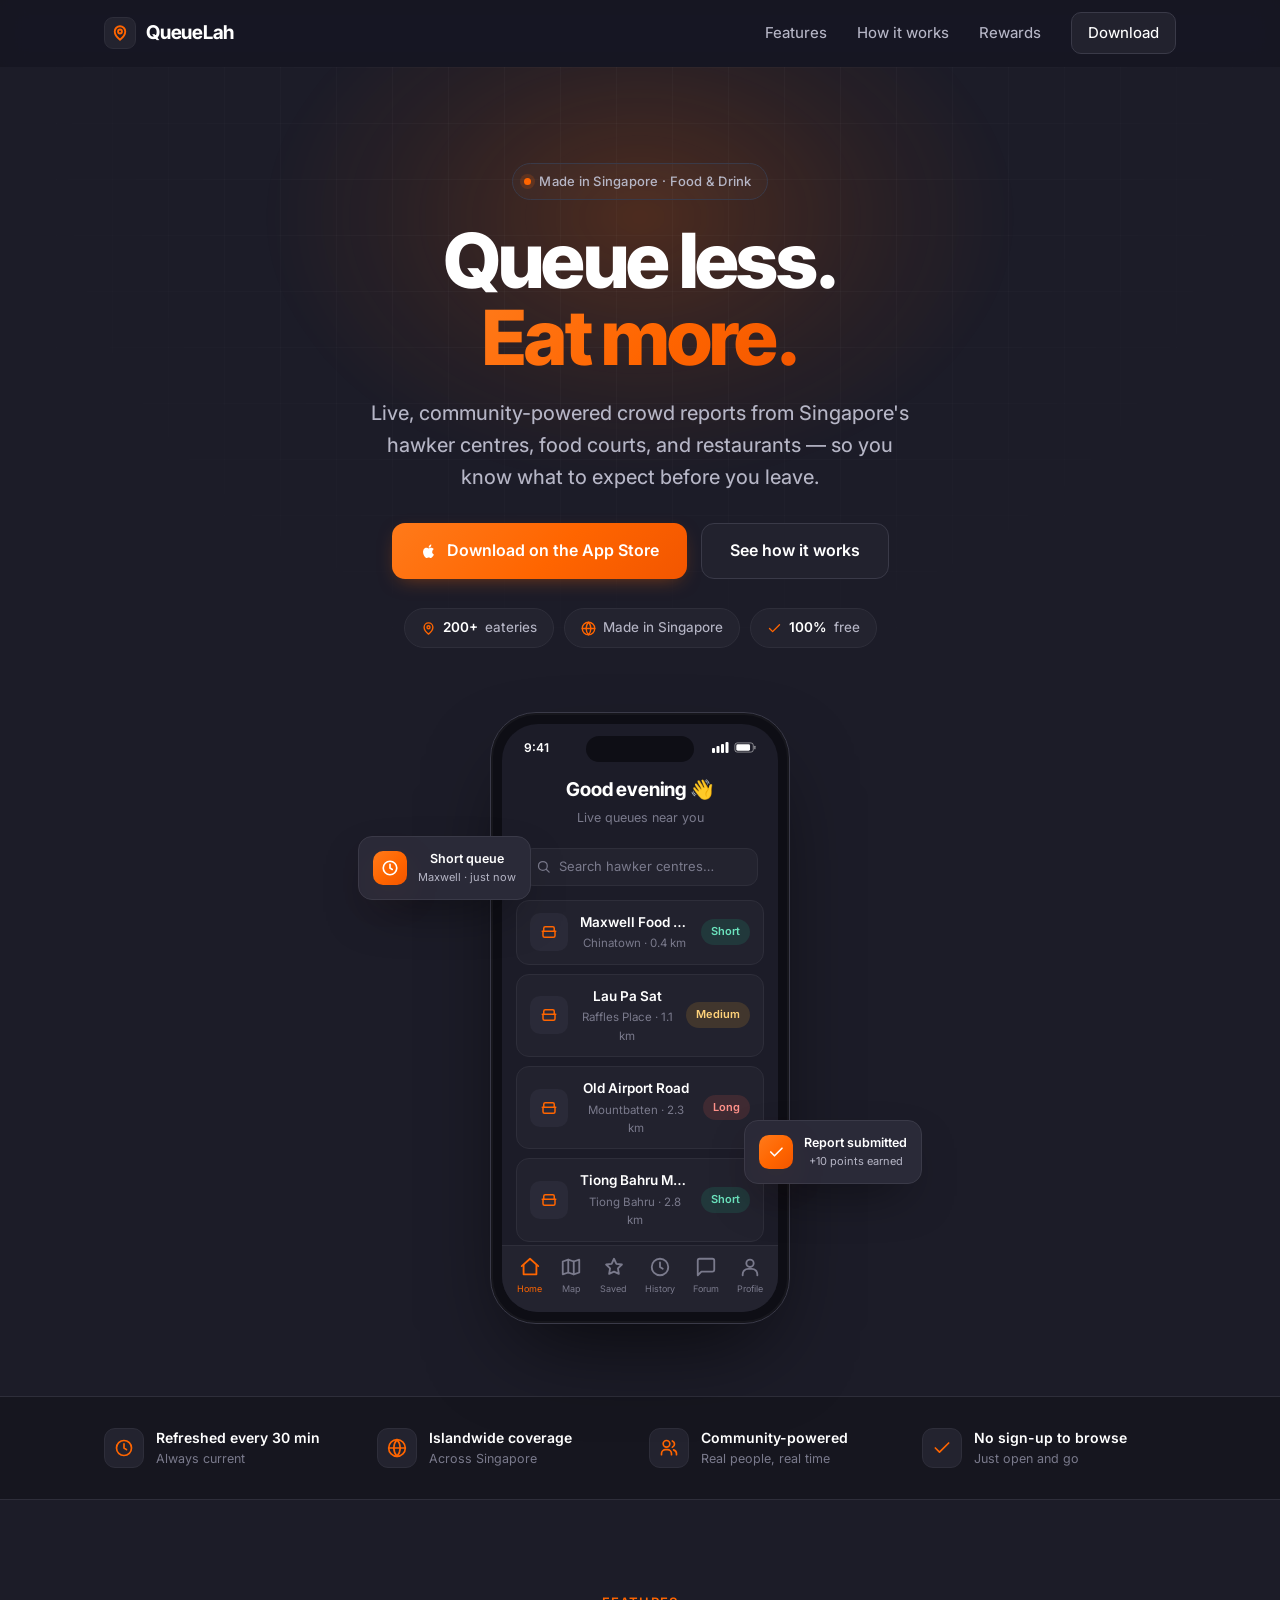
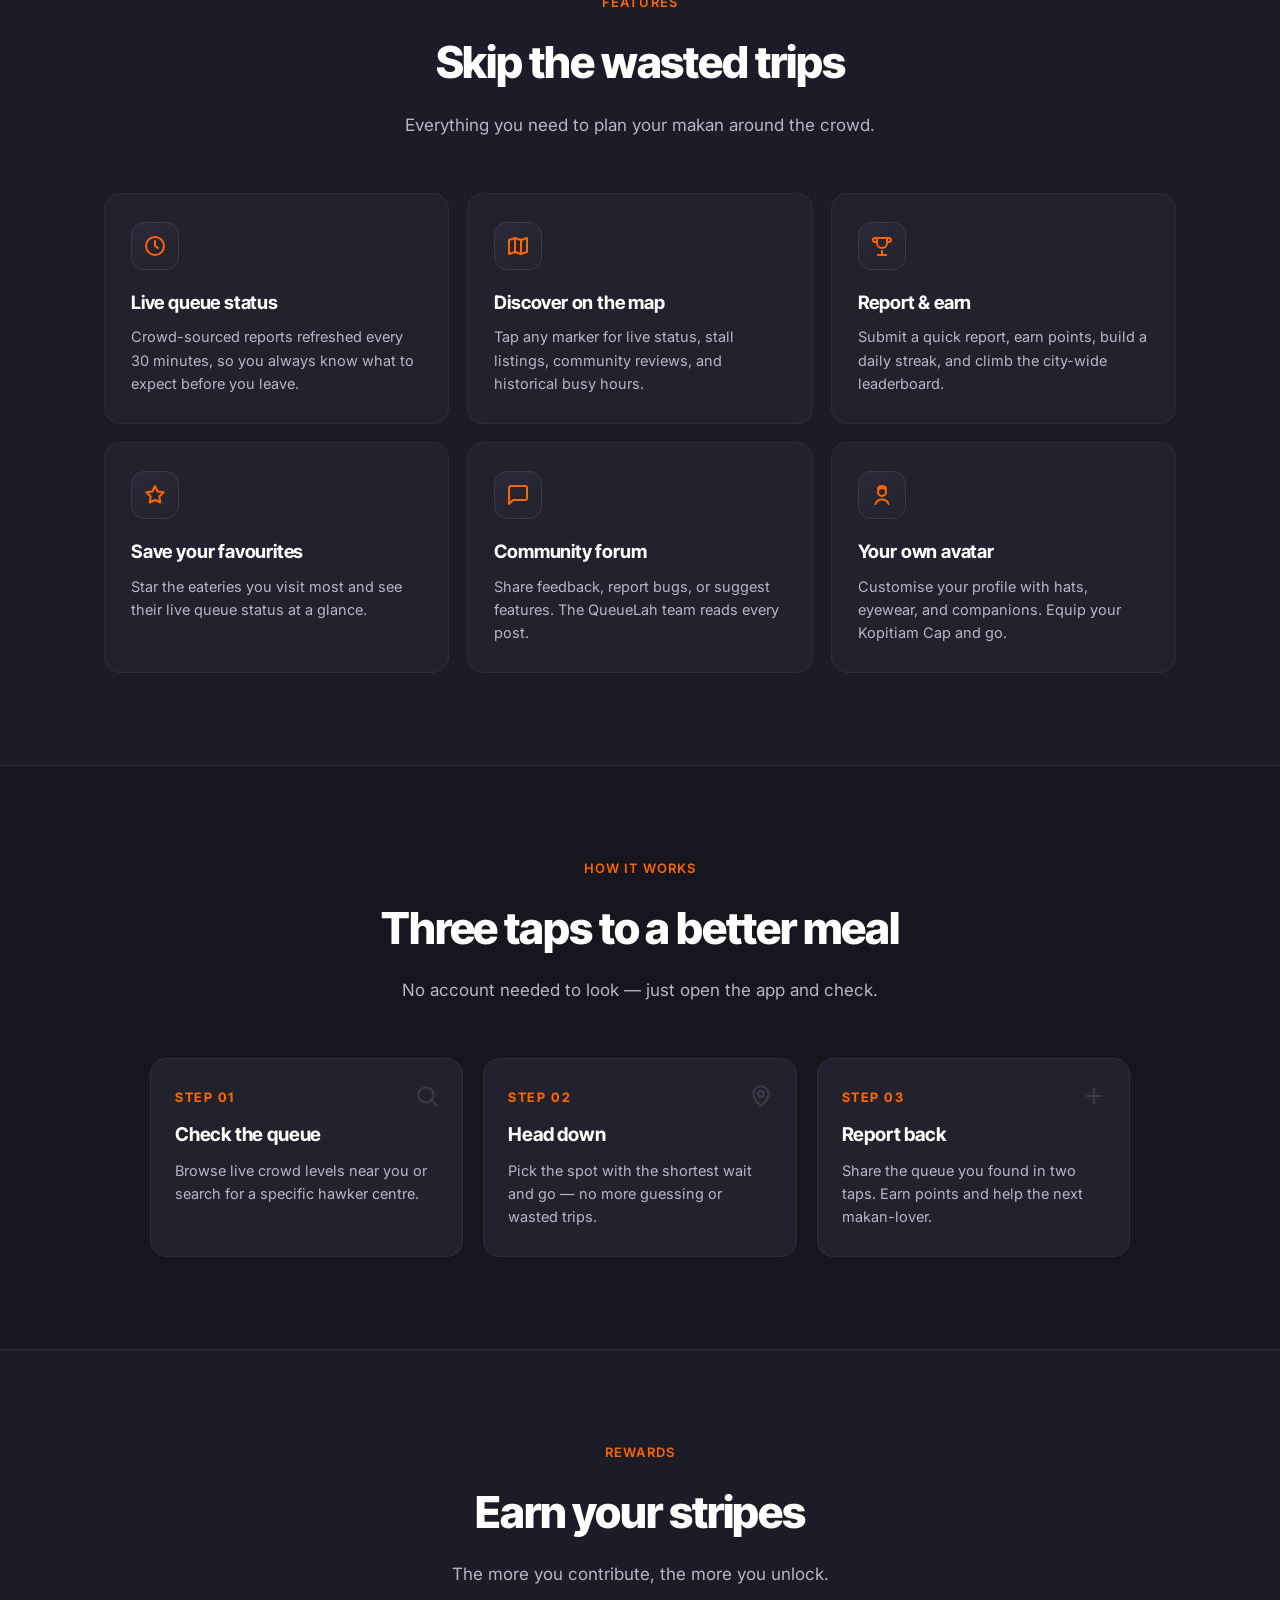
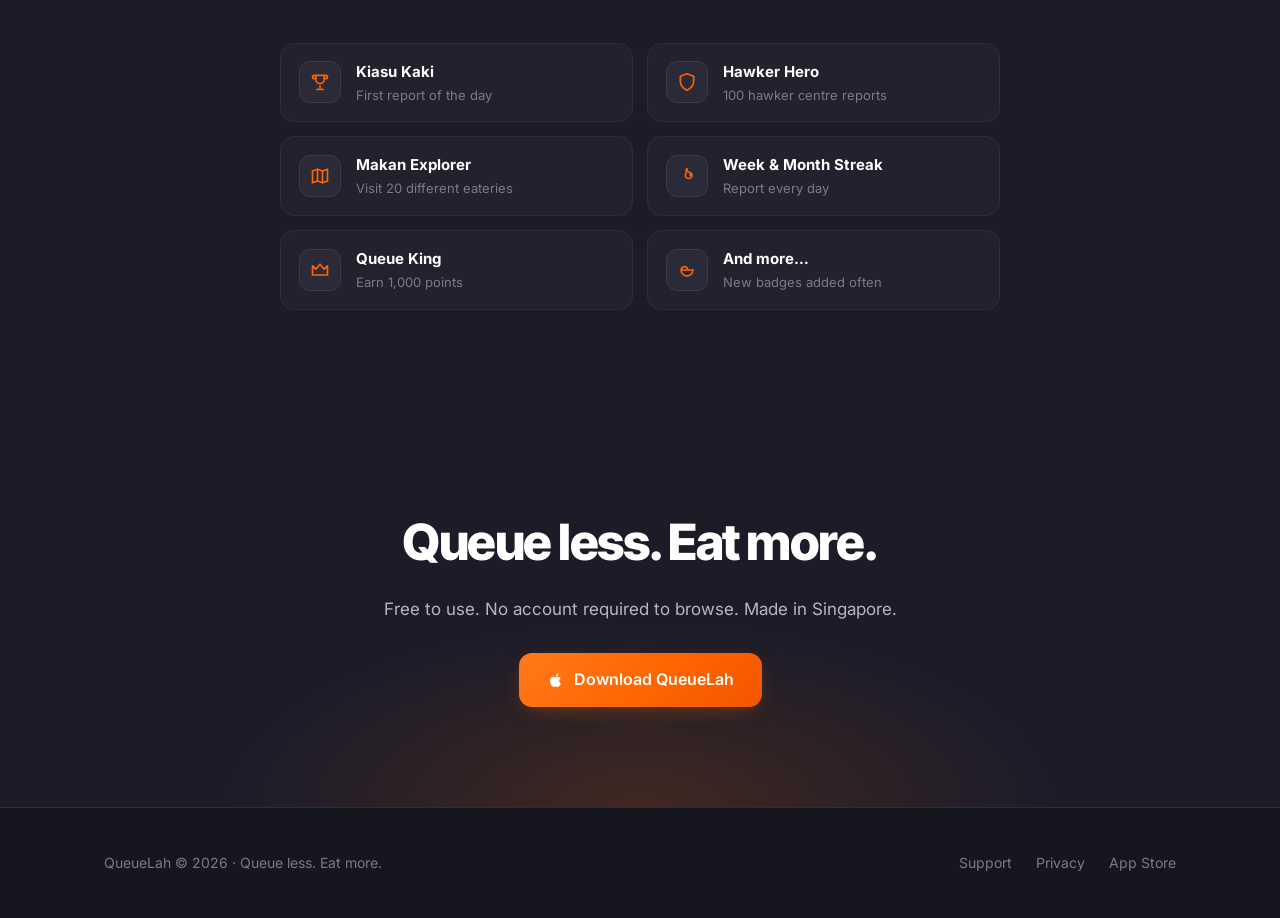
==== commit 9f9bf41f: "Redesign landing page — v2 Bold Energy + refined float cards" ====
--- a/index.html
+++ b/index.html
@@ -58,6 +58,7 @@
     </div>
 
     <div class="showcase reveal">
+      <div class="showcase-inner">
       <div class="float-card fc-a">
         <span class="fc-ic"><svg width="18" height="18" viewBox="0 0 24 24" fill="none" stroke="currentColor" stroke-width="2.2" stroke-linecap="round" stroke-linejoin="round"><circle cx="12" cy="12" r="9"/><path d="M12 7v5l3 2"/></svg></span>
         <div><div class="fc-t">Short queue</div><div class="fc-s">Maxwell · just now</div></div>
@@ -116,6 +117,7 @@
             <span class="tab"><svg width="22" height="22" viewBox="0 0 24 24" fill="none" stroke="currentColor" stroke-width="2" stroke-linecap="round" stroke-linejoin="round"><circle cx="12" cy="8" r="4"/><path d="M4 21v-1a6 6 0 0 1 6-6h4a6 6 0 0 1 6 6v1"/></svg>Profile</span>
           </div>
         </div>
+      </div>
       </div>
     </div>
   </header>
--- a/styles.css
+++ b/styles.css
@@ -160,6 +160,8 @@
 
 /* ── Device showcase ────────────────────────────────────────── */
 .showcase { position: relative; z-index: 1; margin-top: 64px; display: flex; justify-content: center; }
+/* Box hugs the phone's width so the float cards anchor to the phone, not the page edges */
+.showcase-inner { position: relative; width: max-content; }
 .phone {
   position: relative; width: 300px; height: 612px; flex-shrink: 0;
   background: #0E0E15; border-radius: 46px; padding: 11px;
@@ -203,8 +205,8 @@
 .float-card .fc-ic { width: 34px; height: 34px; border-radius: 10px; background: var(--grad-accent); display: grid; place-items: center; color: #fff; box-shadow: var(--glow-accent); }
 .float-card .fc-t { font-size: 12.5px; font-weight: 600; color: #fff; }
 .float-card .fc-s { font-size: 11px; color: var(--text-soft); }
-.fc-a { top: 92px; left: -2px; animation: floatB 7s var(--ease-in-out) infinite; }
-.fc-b { bottom: 96px; right: -6px; animation: floatB 7s var(--ease-in-out) infinite 1.4s; }
+.fc-a { top: 124px; left: -132px; animation: floatB 7s var(--ease-in-out) infinite; }
+.fc-b { bottom: 140px; right: -132px; animation: floatB 7s var(--ease-in-out) infinite 1.4s; }
 @keyframes floatB { 0%,100% { transform: translateY(0); } 50% { transform: translateY(-10px); } }
 
 /* ── Value strip ────────────────────────────────────────────── */
